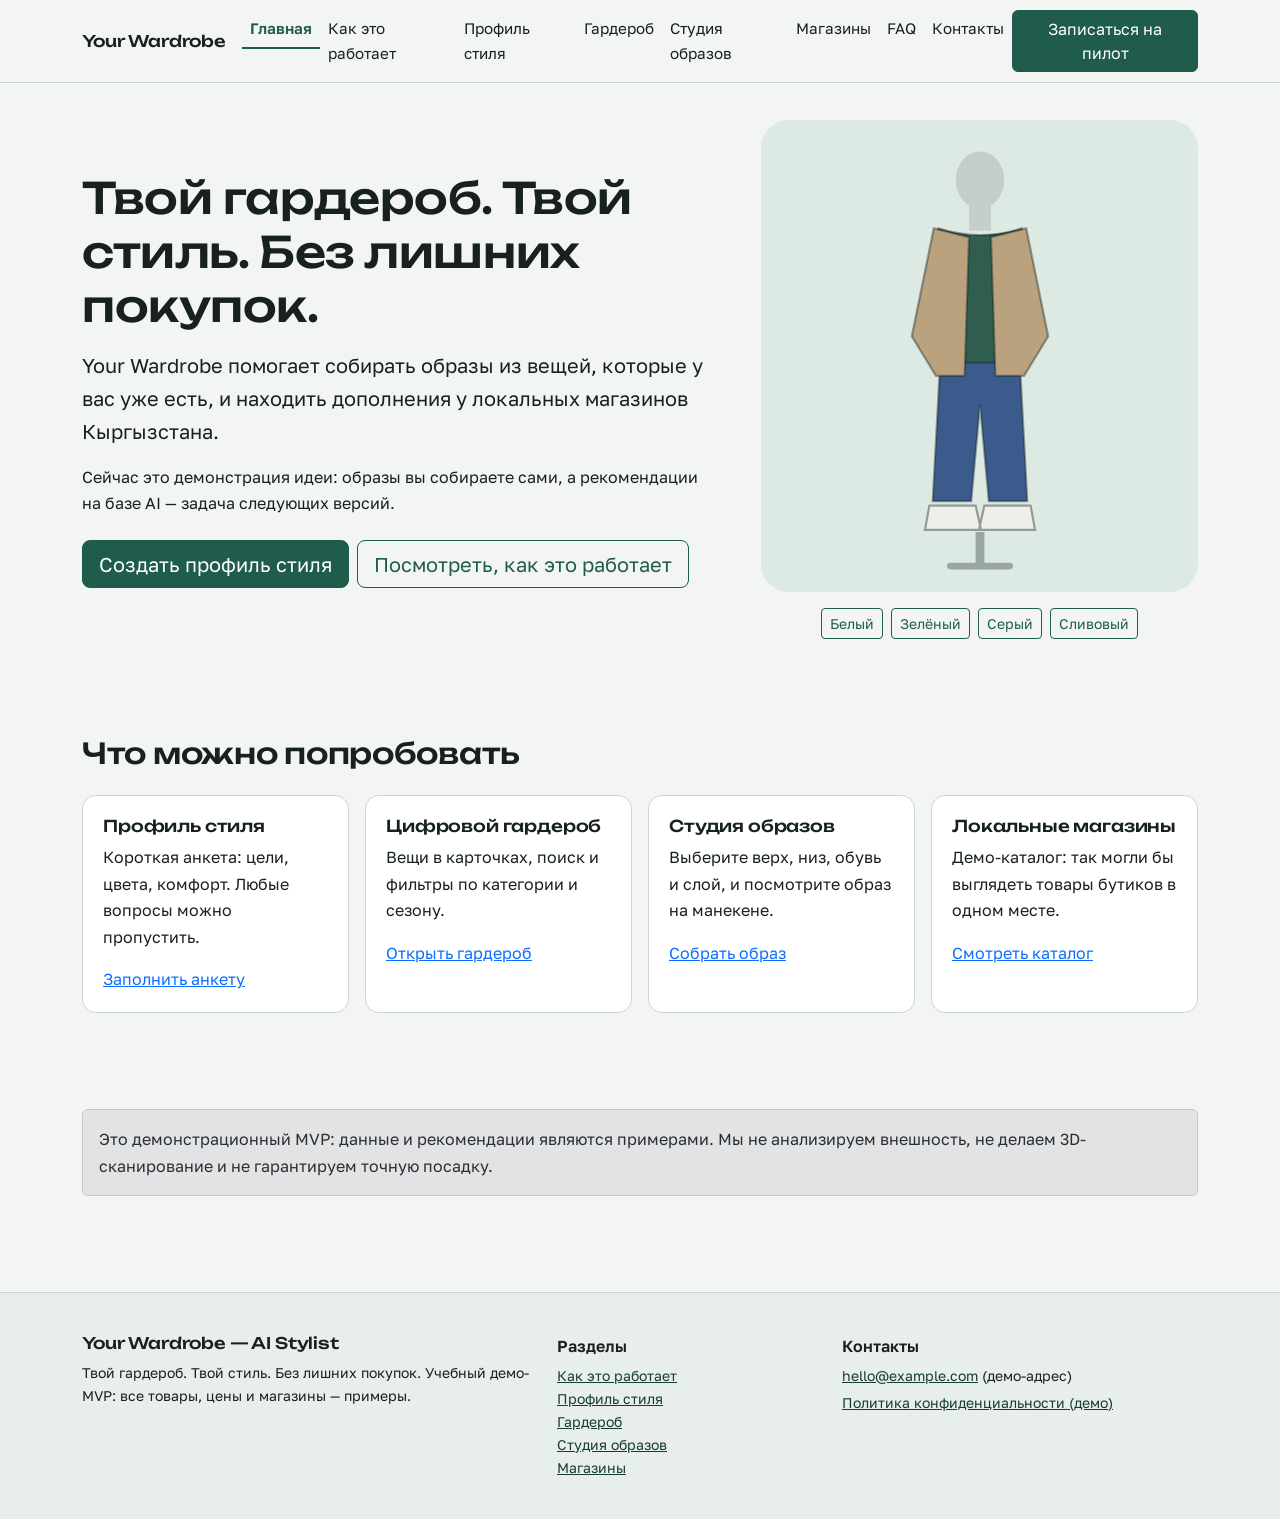
==== index.html @ 8092bf1c "Initial upload of Your Wardrobe Co-authored-by: Copilot <223556219+Copilot@users.noreply.github.com>" ====
<!DOCTYPE html>
<html lang="ru"><head><meta charset="utf-8"><meta name="viewport" content="width=device-width, initial-scale=1">
<title>Главная | Your Wardrobe</title>
<meta name="description" content="Your Wardrobe — AI Stylist: демонстрационный MVP цифрового гардероба и сборки образов.">
<link rel="preconnect" href="https://fonts.googleapis.com"><link rel="preconnect" href="https://fonts.gstatic.com" crossorigin>
<link href="https://fonts.googleapis.com/css2?family=Golos+Text:wght@400;600&family=Unbounded:wght@500&display=swap" rel="stylesheet">
<link href="https://cdn.jsdelivr.net/npm/bootstrap@5.3.3/dist/css/bootstrap.min.css" rel="stylesheet">
<link href="assets/css/styles.css" rel="stylesheet"></head>
<body><a class="skip" href="#main">К содержимому</a>
<header><nav class="navbar navbar-expand-xl fixed-top" aria-label="Основная навигация"><div class="container">
<a class="navbar-brand brand" href="index.html">Your Wardrobe</a>
<button class="navbar-toggler" type="button" data-bs-toggle="collapse" data-bs-target="#nav" aria-controls="nav" aria-expanded="false" aria-label="Открыть меню"><span class="navbar-toggler-icon"></span></button>
<div class="collapse navbar-collapse" id="nav"><ul class="navbar-nav me-auto"><li class="nav-item"><a class="nav-link active" href="index.html" aria-current="page">Главная</a></li><li class="nav-item"><a class="nav-link" href="how-it-works.html">Как это работает</a></li><li class="nav-item"><a class="nav-link" href="style-profile.html">Профиль стиля</a></li><li class="nav-item"><a class="nav-link" href="wardrobe.html">Гардероб</a></li><li class="nav-item"><a class="nav-link" href="outfit-studio.html">Студия образов</a></li><li class="nav-item"><a class="nav-link" href="shops.html">Магазины</a></li><li class="nav-item"><a class="nav-link" href="faq.html">FAQ</a></li><li class="nav-item"><a class="nav-link" href="contact.html">Контакты</a></li></ul>
<a class="btn btn-primary" href="join.html">Записаться на пилот</a></div></div></nav></header>
<main id="main"><section class="section"><div class="container"><div class="row align-items-center g-5">
<div class="col-lg-7"><h1>Твой гардероб. Твой стиль. Без лишних покупок.</h1>
<p class="lead mt-3">Your Wardrobe помогает собирать образы из вещей, которые у вас уже есть, и находить дополнения у локальных магазинов Кыргызстана.</p>
<p>Сейчас это демонстрация идеи: образы вы собираете сами, а рекомендации на базе AI — задача следующих версий.</p>
<div class="d-flex flex-wrap gap-2 mt-4"><a class="btn btn-primary btn-lg" href="style-profile.html">Создать профиль стиля</a><a class="btn btn-outline-primary btn-lg" href="how-it-works.html">Посмотреть, как это работает</a></div></div>
<div class="col-lg-5"><div class="stage" data-hero><p class="mb-0">Пример образа на условном манекене.</p></div>
<div class="d-flex flex-wrap gap-2 justify-content-center mt-3" role="group" aria-label="Цвет верха в примере">
<button type="button" class="btn btn-outline-primary btn-sm" data-top="#F2F2EE" aria-pressed="false">Белый</button><button type="button" class="btn btn-outline-primary btn-sm" data-top="#2F5D50" aria-pressed="false">Зелёный</button><button type="button" class="btn btn-outline-primary btn-sm" data-top="#8A8F94" aria-pressed="false">Серый</button><button type="button" class="btn btn-outline-primary btn-sm" data-top="#7A4A63" aria-pressed="false">Сливовый</button></div></div>
</div></div></section>
<section class="section"><div class="container"><h2 class="mb-4">Что можно попробовать</h2><div class="row g-3">
<div class="col-md-6 col-lg-3"><article class="card-y h-100"><h3>Профиль стиля</h3><p>Короткая анкета: цели, цвета, комфорт. Любые вопросы можно пропустить.</p><a href="style-profile.html">Заполнить анкету</a></article></div>
<div class="col-md-6 col-lg-3"><article class="card-y h-100"><h3>Цифровой гардероб</h3><p>Вещи в карточках, поиск и фильтры по категории и сезону.</p><a href="wardrobe.html">Открыть гардероб</a></article></div>
<div class="col-md-6 col-lg-3"><article class="card-y h-100"><h3>Студия образов</h3><p>Выберите верх, низ, обувь и слой, и посмотрите образ на манекене.</p><a href="outfit-studio.html">Собрать образ</a></article></div>
<div class="col-md-6 col-lg-3"><article class="card-y h-100"><h3>Локальные магазины</h3><p>Демо-каталог: так могли бы выглядеть товары бутиков в одном месте.</p><a href="shops.html">Смотреть каталог</a></article></div>
</div></div></section>
<section class="section"><div class="container"><div class="alert alert-secondary" role="note">Это демонстрационный MVP: данные и рекомендации являются примерами. Мы не анализируем внешность, не делаем 3D-сканирование и не гарантируем точную посадку.</div></div></section></main>
<footer><div class="container"><div class="row g-4">
<div class="col-md-5"><p class="brand mb-2">Your Wardrobe — AI Stylist</p><p class="small">Твой гардероб. Твой стиль. Без лишних покупок. Учебный демо-MVP: все товары, цены и магазины — примеры.</p></div>
<div class="col-6 col-md-3"><p class="fw-semibold mb-1">Разделы</p><ul class="list-unstyled small mb-0"><li><a href="how-it-works.html">Как это работает</a></li><li><a href="style-profile.html">Профиль стиля</a></li><li><a href="wardrobe.html">Гардероб</a></li><li><a href="outfit-studio.html">Студия образов</a></li><li><a href="shops.html">Магазины</a></li></ul></div>
<div class="col-6 col-md-4"><p class="fw-semibold mb-1">Контакты</p><p class="small mb-1"><a href="mailto:hello@example.com">hello@example.com</a> (демо-адрес)</p><p class="small mb-0"><a href="faq.html#privacy">Политика конфиденциальности (демо)</a></p></div>
</div></div></footer>
<script src="https://cdn.jsdelivr.net/npm/bootstrap@5.3.3/dist/js/bootstrap.bundle.min.js"></script>
<script src="assets/js/main.js"></script></body></html>
---- assets/css/styles.css ----
/* Your Wardrobe — design tokens */
:root{--bg:#F3F5F2;--ink:#17211E;--accent:#1F5C4C;--accent-dk:#143D33;--soft:#DDE9E3;--line:#CBD6D0;--err:#A8321F;--r:14px;
--bs-body-font-family:'Golos Text',system-ui,sans-serif;--bs-body-bg:var(--bg);--bs-body-color:var(--ink);
--bs-link-color:var(--accent);--bs-link-hover-color:var(--accent-dk);--bs-primary:var(--accent)}
html{scroll-padding-top:5rem}
body{padding-top:4.5rem;line-height:1.65}
h1,h2,h3,.brand{font-family:'Unbounded',sans-serif;font-weight:500;line-height:1.25;letter-spacing:-.01em;overflow-wrap:break-word}
h1{font-size:clamp(1.6rem,5vw,2.7rem)}h2{font-size:clamp(1.25rem,3vw,1.8rem)}h3{font-size:1.02rem}
p{max-width:68ch}
.skip{position:absolute;left:-999px;top:0;background:#fff;padding:.5rem 1rem;z-index:2000}.skip:focus{left:0}
.navbar{background:var(--bg);border-bottom:1px solid var(--line)}
.brand{color:var(--ink);text-decoration:none;font-size:1rem}.brand:hover{color:var(--accent)}
.navbar .nav-link{color:var(--ink);font-size:.95rem}
.navbar .nav-link.active{color:var(--accent);font-weight:600;box-shadow:inset 0 -2px var(--accent)}
.btn-primary{--bs-btn-bg:var(--accent);--bs-btn-border-color:var(--accent);--bs-btn-hover-bg:var(--accent-dk);--bs-btn-hover-border-color:var(--accent-dk);--bs-btn-active-bg:var(--accent-dk);--bs-btn-active-border-color:var(--accent-dk);--bs-btn-disabled-bg:var(--accent);--bs-btn-disabled-border-color:var(--accent)}
.btn-outline-primary{--bs-btn-color:var(--accent);--bs-btn-border-color:var(--accent);--bs-btn-hover-bg:var(--accent);--bs-btn-hover-border-color:var(--accent);--bs-btn-active-bg:var(--accent);--bs-btn-active-border-color:var(--accent);--bs-btn-disabled-color:var(--accent);--bs-btn-disabled-border-color:var(--accent)}
:focus-visible{outline:3px solid var(--accent);outline-offset:2px}
.btn-check:focus-visible+.btn{outline:3px solid var(--accent);outline-offset:2px}
.section{padding:3rem 0}
.card-y{background:#fff;border:1px solid var(--line);border-radius:var(--r);padding:1.25rem}
.stage{background:var(--soft);border-radius:28px;padding:1rem;display:grid;place-items:center;min-height:300px}
.stage svg{max-height:440px;width:auto;max-width:100%;height:auto}
.mannequin path{transition:fill .25s}
.tile .icon{background:var(--soft);border-radius:10px;aspect-ratio:1;display:grid;place-items:center;overflow:hidden}
.tile .icon svg{width:62%;height:auto}.tile .icon img{width:100%;height:100%;object-fit:cover}
.demo-badge{display:inline-block;background:var(--soft);color:var(--accent-dk);border-radius:99px;padding:.1rem .65rem;font-size:.8rem}
.dot{display:inline-block;width:.8rem;height:.8rem;border-radius:50%;border:1px solid rgba(0,0,0,.35);margin-right:.4rem;vertical-align:-1px}
.invalid-msg{color:var(--err);font-size:.875rem;margin-top:.25rem}.invalid-msg:empty{display:none}
.form-control.is-invalid,.form-select.is-invalid{border-color:var(--err);background-image:none}
.form-text{color:#4A5A55}
.hp{position:absolute;left:-9999px;height:0;overflow:hidden}
.progress{height:.5rem}.progress-bar{background:var(--accent)}
.accordion{--bs-accordion-active-bg:var(--soft);--bs-accordion-active-color:var(--ink);--bs-accordion-btn-focus-box-shadow:0 0 0 .2rem rgba(31,92,76,.4)}
.steps{counter-reset:s;list-style:none;padding:0}
.steps li{counter-increment:s;display:flex;gap:1rem;padding:1.1rem 0;border-bottom:1px solid var(--line)}
.steps li::before{content:counter(s);flex:none;width:2.2rem;height:2.2rem;border-radius:50%;background:var(--accent);color:#fff;display:grid;place-items:center;font-weight:600}
footer{border-top:1px solid var(--line);background:#E8EEEA;padding:2.5rem 0;margin-top:2rem}
footer a{color:var(--accent-dk)}
@media (prefers-reduced-motion:reduce){*{animation:none!important;transition:none!important;scroll-behavior:auto!important}}
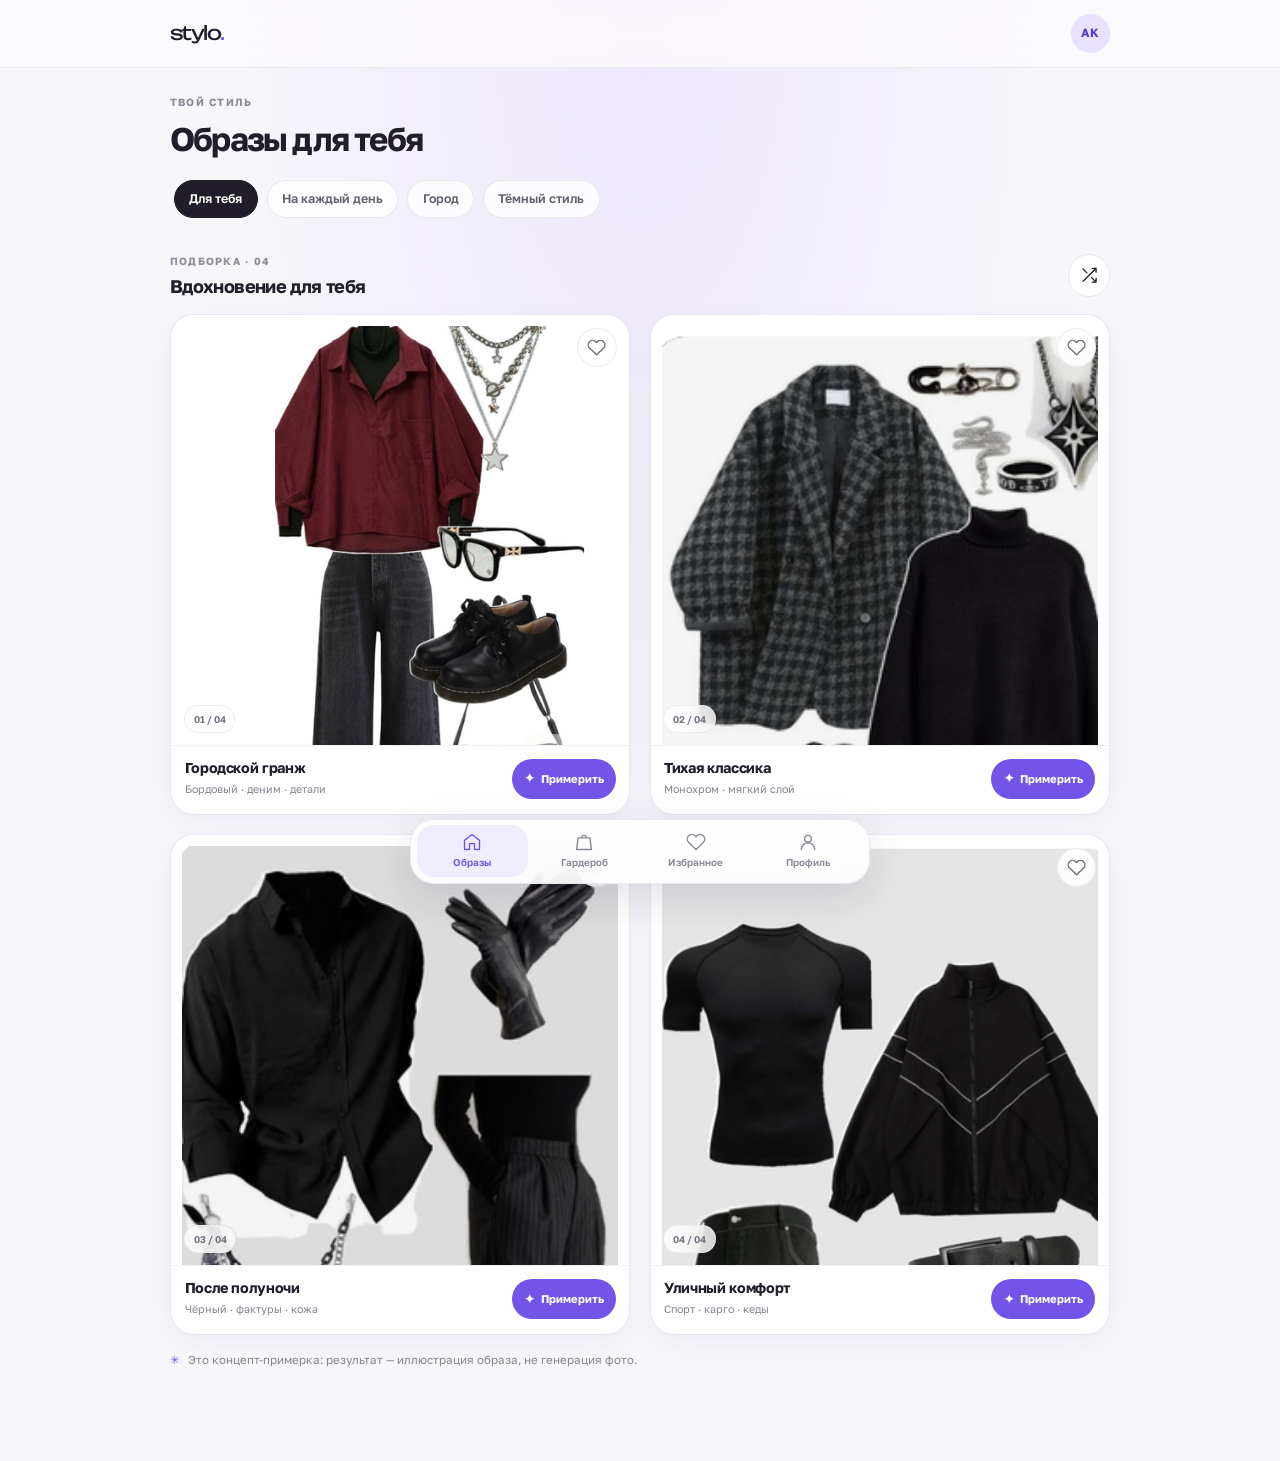
==== commit f823e19c: "Build mobile-first outfit inspiration app prototype Co-authored-by: Copilot <223556219+Copilot@users" ====
--- a/index.html
+++ b/index.html
@@ -1,37 +1,140 @@
-<!DOCTYPE html>
-<html lang="ru"><head><meta charset="utf-8"><meta name="viewport" content="width=device-width, initial-scale=1">
-<title>Главная | Your Wardrobe</title>
-<meta name="description" content="Your Wardrobe — AI Stylist: демонстрационный MVP цифрового гардероба и сборки образов.">
-<link rel="preconnect" href="https://fonts.googleapis.com"><link rel="preconnect" href="https://fonts.gstatic.com" crossorigin>
-<link href="https://fonts.googleapis.com/css2?family=Golos+Text:wght@400;600&family=Unbounded:wght@500&display=swap" rel="stylesheet">
-<link href="https://cdn.jsdelivr.net/npm/bootstrap@5.3.3/dist/css/bootstrap.min.css" rel="stylesheet">
-<link href="assets/css/styles.css" rel="stylesheet"></head>
-<body><a class="skip" href="#main">К содержимому</a>
-<header><nav class="navbar navbar-expand-xl fixed-top" aria-label="Основная навигация"><div class="container">
-<a class="navbar-brand brand" href="index.html">Your Wardrobe</a>
-<button class="navbar-toggler" type="button" data-bs-toggle="collapse" data-bs-target="#nav" aria-controls="nav" aria-expanded="false" aria-label="Открыть меню"><span class="navbar-toggler-icon"></span></button>
-<div class="collapse navbar-collapse" id="nav"><ul class="navbar-nav me-auto"><li class="nav-item"><a class="nav-link active" href="index.html" aria-current="page">Главная</a></li><li class="nav-item"><a class="nav-link" href="how-it-works.html">Как это работает</a></li><li class="nav-item"><a class="nav-link" href="style-profile.html">Профиль стиля</a></li><li class="nav-item"><a class="nav-link" href="wardrobe.html">Гардероб</a></li><li class="nav-item"><a class="nav-link" href="outfit-studio.html">Студия образов</a></li><li class="nav-item"><a class="nav-link" href="shops.html">Магазины</a></li><li class="nav-item"><a class="nav-link" href="faq.html">FAQ</a></li><li class="nav-item"><a class="nav-link" href="contact.html">Контакты</a></li></ul>
-<a class="btn btn-primary" href="join.html">Записаться на пилот</a></div></div></nav></header>
-<main id="main"><section class="section"><div class="container"><div class="row align-items-center g-5">
-<div class="col-lg-7"><h1>Твой гардероб. Твой стиль. Без лишних покупок.</h1>
-<p class="lead mt-3">Your Wardrobe помогает собирать образы из вещей, которые у вас уже есть, и находить дополнения у локальных магазинов Кыргызстана.</p>
-<p>Сейчас это демонстрация идеи: образы вы собираете сами, а рекомендации на базе AI — задача следующих версий.</p>
-<div class="d-flex flex-wrap gap-2 mt-4"><a class="btn btn-primary btn-lg" href="style-profile.html">Создать профиль стиля</a><a class="btn btn-outline-primary btn-lg" href="how-it-works.html">Посмотреть, как это работает</a></div></div>
-<div class="col-lg-5"><div class="stage" data-hero><p class="mb-0">Пример образа на условном манекене.</p></div>
-<div class="d-flex flex-wrap gap-2 justify-content-center mt-3" role="group" aria-label="Цвет верха в примере">
-<button type="button" class="btn btn-outline-primary btn-sm" data-top="#F2F2EE" aria-pressed="false">Белый</button><button type="button" class="btn btn-outline-primary btn-sm" data-top="#2F5D50" aria-pressed="false">Зелёный</button><button type="button" class="btn btn-outline-primary btn-sm" data-top="#8A8F94" aria-pressed="false">Серый</button><button type="button" class="btn btn-outline-primary btn-sm" data-top="#7A4A63" aria-pressed="false">Сливовый</button></div></div>
-</div></div></section>
-<section class="section"><div class="container"><h2 class="mb-4">Что можно попробовать</h2><div class="row g-3">
-<div class="col-md-6 col-lg-3"><article class="card-y h-100"><h3>Профиль стиля</h3><p>Короткая анкета: цели, цвета, комфорт. Любые вопросы можно пропустить.</p><a href="style-profile.html">Заполнить анкету</a></article></div>
-<div class="col-md-6 col-lg-3"><article class="card-y h-100"><h3>Цифровой гардероб</h3><p>Вещи в карточках, поиск и фильтры по категории и сезону.</p><a href="wardrobe.html">Открыть гардероб</a></article></div>
-<div class="col-md-6 col-lg-3"><article class="card-y h-100"><h3>Студия образов</h3><p>Выберите верх, низ, обувь и слой, и посмотрите образ на манекене.</p><a href="outfit-studio.html">Собрать образ</a></article></div>
-<div class="col-md-6 col-lg-3"><article class="card-y h-100"><h3>Локальные магазины</h3><p>Демо-каталог: так могли бы выглядеть товары бутиков в одном месте.</p><a href="shops.html">Смотреть каталог</a></article></div>
-</div></div></section>
-<section class="section"><div class="container"><div class="alert alert-secondary" role="note">Это демонстрационный MVP: данные и рекомендации являются примерами. Мы не анализируем внешность, не делаем 3D-сканирование и не гарантируем точную посадку.</div></div></section></main>
-<footer><div class="container"><div class="row g-4">
-<div class="col-md-5"><p class="brand mb-2">Your Wardrobe — AI Stylist</p><p class="small">Твой гардероб. Твой стиль. Без лишних покупок. Учебный демо-MVP: все товары, цены и магазины — примеры.</p></div>
-<div class="col-6 col-md-3"><p class="fw-semibold mb-1">Разделы</p><ul class="list-unstyled small mb-0"><li><a href="how-it-works.html">Как это работает</a></li><li><a href="style-profile.html">Профиль стиля</a></li><li><a href="wardrobe.html">Гардероб</a></li><li><a href="outfit-studio.html">Студия образов</a></li><li><a href="shops.html">Магазины</a></li></ul></div>
-<div class="col-6 col-md-4"><p class="fw-semibold mb-1">Контакты</p><p class="small mb-1"><a href="mailto:hello@example.com">hello@example.com</a> (демо-адрес)</p><p class="small mb-0"><a href="faq.html#privacy">Политика конфиденциальности (демо)</a></p></div>
-</div></div></footer>
-<script src="https://cdn.jsdelivr.net/npm/bootstrap@5.3.3/dist/js/bootstrap.bundle.min.js"></script>
-<script src="assets/js/main.js"></script></body></html>+<!doctype html>
+<html lang="ru">
+  <head>
+    <meta charset="utf-8">
+    <meta name="viewport" content="width=device-width, initial-scale=1, viewport-fit=cover">
+    <meta name="theme-color" content="#f7f6fa">
+    <meta name="description" content="Подборки готовых образов и демонстрационная примерка Your Wardrobe.">
+    <title>Образы — Your Wardrobe</title>
+    <link rel="preconnect" href="https://fonts.googleapis.com">
+    <link rel="preconnect" href="https://fonts.gstatic.com" crossorigin>
+    <link href="https://fonts.googleapis.com/css2?family=Golos+Text:wght@400;500;600;700&family=Unbounded:wght@500;600&display=swap" rel="stylesheet">
+    <link href="https://cdn.jsdelivr.net/npm/bootstrap@5.3.3/dist/css/bootstrap.min.css" rel="stylesheet">
+    <link href="assets/css/styles.css?v=app-ui" rel="stylesheet">
+  </head>
+  <body class="app-page">
+    <a class="skip" href="#main">К содержимому</a>
+    <header class="app-header">
+      <a class="app-wordmark" href="index.html">stylo<span>.</span></a>
+      <a class="header-profile" href="style-profile.html" aria-label="Открыть профиль">AK</a>
+    </header>
+
+    <main id="main" class="app-shell">
+      <section class="app-intro">
+        <p class="eyebrow">ТВОЙ СТИЛЬ</p>
+        <h1>Образы для тебя</h1>
+      </section>
+
+      <div class="filter-rail" role="group" aria-label="Фильтр образов">
+        <button class="filter-chip is-selected" type="button" data-filter="all" aria-pressed="true">Для тебя</button>
+        <button class="filter-chip" type="button" data-filter="everyday" aria-pressed="false">На каждый день</button>
+        <button class="filter-chip" type="button" data-filter="city" aria-pressed="false">Город</button>
+        <button class="filter-chip" type="button" data-filter="dark" aria-pressed="false">Тёмный стиль</button>
+      </div>
+
+      <section aria-labelledby="looks-title">
+        <div class="section-heading">
+          <div>
+            <p class="eyebrow">ПОДБОРКА · 04</p>
+            <h2 id="looks-title">Вдохновение для тебя</h2>
+          </div>
+          <button class="round-icon-button" type="button" id="shuffle-looks" aria-label="Перемешать образы">
+            <svg viewBox="0 0 24 24" aria-hidden="true"><path d="M16 3h5v5M4 20 21 3M21 16v5h-5M15 15l6 6M4 4l5 5"/></svg>
+          </button>
+        </div>
+        <div class="look-grid" id="look-grid">
+          <article class="look-card" data-look="burgundy" data-style="city">
+            <div class="look-image-wrap">
+              <img class="look-image" src="assets/images/looks/burgundy-street.png" alt="Бордовый свободный верх, тёмные джинсы, ботинки и аксессуары" fetchpriority="high">
+              <button class="look-favorite" type="button" aria-label="Добавить образ в избранное" aria-pressed="false">
+                <svg viewBox="0 0 24 24" aria-hidden="true"><path d="M20.8 4.6a5.5 5.5 0 0 0-7.8 0L12 5.7l-1.1-1.1a5.5 5.5 0 0 0-7.8 7.8l1.1 1.1L12 21l7.8-7.5 1.1-1.1a5.5 5.5 0 0 0-.1-7.8Z"/></svg>
+              </button>
+              <span class="look-number">01 / 04</span>
+            </div>
+            <div class="look-info">
+              <div><h3>Городской гранж</h3><p>Бордовый · деним · детали</p></div>
+              <button class="try-on-button" type="button" data-tryon="burgundy"><span aria-hidden="true">✦</span> Примерить</button>
+            </div>
+          </article>
+
+          <article class="look-card" data-look="monochrome" data-style="dark">
+            <div class="look-image-wrap">
+              <img class="look-image" src="assets/images/looks/monochrome-classic.png" alt="Чёрный трикотаж, серое пальто, тёмные брюки и аксессуары">
+              <button class="look-favorite" type="button" aria-label="Добавить образ в избранное" aria-pressed="false">
+                <svg viewBox="0 0 24 24" aria-hidden="true"><path d="M20.8 4.6a5.5 5.5 0 0 0-7.8 0L12 5.7l-1.1-1.1a5.5 5.5 0 0 0-7.8 7.8l1.1 1.1L12 21l7.8-7.5 1.1-1.1a5.5 5.5 0 0 0-.1-7.8Z"/></svg>
+              </button>
+              <span class="look-number">02 / 04</span>
+            </div>
+            <div class="look-info">
+              <div><h3>Тихая классика</h3><p>Монохром · мягкий слой</p></div>
+              <button class="try-on-button" type="button" data-tryon="monochrome"><span aria-hidden="true">✦</span> Примерить</button>
+            </div>
+          </article>
+
+          <article class="look-card" data-look="noir" data-style="dark">
+            <div class="look-image-wrap">
+              <img class="look-image" src="assets/images/looks/black-editorial.png" alt="Чёрный комплект: рубашка, брюки, ботинки, перчатки и цепочки">
+              <button class="look-favorite" type="button" aria-label="Добавить образ в избранное" aria-pressed="false">
+                <svg viewBox="0 0 24 24" aria-hidden="true"><path d="M20.8 4.6a5.5 5.5 0 0 0-7.8 0L12 5.7l-1.1-1.1a5.5 5.5 0 0 0-7.8 7.8l1.1 1.1L12 21l7.8-7.5 1.1-1.1a5.5 5.5 0 0 0-.1-7.8Z"/></svg>
+              </button>
+              <span class="look-number">03 / 04</span>
+            </div>
+            <div class="look-info">
+              <div><h3>После полуночи</h3><p>Чёрный · фактуры · кожа</p></div>
+              <button class="try-on-button" type="button" data-tryon="noir"><span aria-hidden="true">✦</span> Примерить</button>
+            </div>
+          </article>
+
+          <article class="look-card" data-look="sport" data-style="everyday">
+            <div class="look-image-wrap">
+              <img class="look-image" src="assets/images/looks/sport-urban.png" alt="Чёрная футболка и куртка, карго-брюки, ремень и кеды">
+              <button class="look-favorite" type="button" aria-label="Добавить образ в избранное" aria-pressed="false">
+                <svg viewBox="0 0 24 24" aria-hidden="true"><path d="M20.8 4.6a5.5 5.5 0 0 0-7.8 0L12 5.7l-1.1-1.1a5.5 5.5 0 0 0-7.8 7.8l1.1 1.1L12 21l7.8-7.5 1.1-1.1a5.5 5.5 0 0 0-.1-7.8Z"/></svg>
+              </button>
+              <span class="look-number">04 / 04</span>
+            </div>
+            <div class="look-info">
+              <div><h3>Уличный комфорт</h3><p>Спорт · карго · кеды</p></div>
+              <button class="try-on-button" type="button" data-tryon="sport"><span aria-hidden="true">✦</span> Примерить</button>
+            </div>
+          </article>
+        </div>
+      </section>
+      <p class="storage-status" id="favorite-status" role="status" aria-live="polite" hidden></p>
+      <p class="demo-disclaimer"><span aria-hidden="true">✳</span> Это концепт-примерка: результат — иллюстрация образа, не генерация фото.</p>
+    </main>
+
+    <nav class="app-tabs" aria-label="Разделы приложения">
+      <a class="app-tab is-active" href="index.html" aria-current="page"><svg viewBox="0 0 24 24" aria-hidden="true"><path d="m3 10 9-7 9 7v10a1 1 0 0 1-1 1h-5v-7H9v7H4a1 1 0 0 1-1-1Z"/></svg><span>Образы</span></a>
+      <a class="app-tab" href="wardrobe.html"><svg viewBox="0 0 24 24" aria-hidden="true"><path d="M5 7h14l2 14H3L5 7ZM9 7a3 3 0 0 1 6 0"/></svg><span>Гардероб</span></a>
+      <a class="app-tab" href="outfit-studio.html"><svg viewBox="0 0 24 24" aria-hidden="true"><path d="M20.8 4.6a5.5 5.5 0 0 0-7.8 0L12 5.7l-1.1-1.1a5.5 5.5 0 0 0-7.8 7.8l1.1 1.1L12 21l7.8-7.5 1.1-1.1a5.5 5.5 0 0 0-.1-7.8Z"/></svg><span>Избранное</span></a>
+      <a class="app-tab" href="style-profile.html"><svg viewBox="0 0 24 24" aria-hidden="true"><circle cx="12" cy="8" r="4"/><path d="M4 21a8 8 0 0 1 16 0"/></svg><span>Профиль</span></a>
+    </nav>
+
+    <dialog class="tryon-dialog" id="tryon-dialog" aria-labelledby="tryon-title">
+      <div class="tryon-sheet">
+        <div class="dialog-handle" aria-hidden="true"></div>
+        <div class="tryon-header">
+          <div><p class="eyebrow">ДЕМО · БЕЗ ИИ</p><h2 id="tryon-title">Примерка образа</h2></div>
+          <button class="round-icon-button" type="button" data-close-tryon aria-label="Закрыть примерку"><svg viewBox="0 0 24 24" aria-hidden="true"><path d="m18 6-12 12M6 6l12 12"/></svg></button>
+        </div>
+        <p class="tryon-look-name" id="tryon-look-name"></p>
+        <div class="tryon-preview">
+          <div class="tryon-avatar" id="tryon-avatar" aria-label="Иллюстрация модели в выбранном образе"></div>
+          <p>Пример образа на модели</p>
+        </div>
+        <div class="tryon-result-note"><span aria-hidden="true">✦</span><p>Демонстрационный макет: здесь показана иллюстрация в цветах образа. Настоящая генерация фото пока не подключена.</p></div>
+        <div class="tryon-photo-control">
+          <label class="photo-pick" for="tryon-photo"><span aria-hidden="true">＋</span> Добавить фото для концепта</label>
+          <input id="tryon-photo" type="file" accept="image/*" hidden>
+          <p id="tryon-photo-status">Фото останется только в этой вкладке браузера и не отправится на сервер.</p>
+          <img id="tryon-photo-preview" alt="Выбранное вами фото" hidden>
+        </div>
+        <button class="btn btn-primary tryon-done" type="button" data-close-tryon>Понятно</button>
+      </div>
+    </dialog>
+
+    <script src="assets/js/main.js"></script>
+    <script src="assets/js/app.js"></script>
+  </body>
+</html>
--- a/assets/css/styles.css
+++ b/assets/css/styles.css
@@ -1,39 +1,726 @@
-/* Your Wardrobe — design tokens */
-:root{--bg:#F3F5F2;--ink:#17211E;--accent:#1F5C4C;--accent-dk:#143D33;--soft:#DDE9E3;--line:#CBD6D0;--err:#A8321F;--r:14px;
---bs-body-font-family:'Golos Text',system-ui,sans-serif;--bs-body-bg:var(--bg);--bs-body-color:var(--ink);
---bs-link-color:var(--accent);--bs-link-hover-color:var(--accent-dk);--bs-primary:var(--accent)}
-html{scroll-padding-top:5rem}
-body{padding-top:4.5rem;line-height:1.65}
-h1,h2,h3,.brand{font-family:'Unbounded',sans-serif;font-weight:500;line-height:1.25;letter-spacing:-.01em;overflow-wrap:break-word}
-h1{font-size:clamp(1.6rem,5vw,2.7rem)}h2{font-size:clamp(1.25rem,3vw,1.8rem)}h3{font-size:1.02rem}
-p{max-width:68ch}
-.skip{position:absolute;left:-999px;top:0;background:#fff;padding:.5rem 1rem;z-index:2000}.skip:focus{left:0}
-.navbar{background:var(--bg);border-bottom:1px solid var(--line)}
-.brand{color:var(--ink);text-decoration:none;font-size:1rem}.brand:hover{color:var(--accent)}
-.navbar .nav-link{color:var(--ink);font-size:.95rem}
-.navbar .nav-link.active{color:var(--accent);font-weight:600;box-shadow:inset 0 -2px var(--accent)}
-.btn-primary{--bs-btn-bg:var(--accent);--bs-btn-border-color:var(--accent);--bs-btn-hover-bg:var(--accent-dk);--bs-btn-hover-border-color:var(--accent-dk);--bs-btn-active-bg:var(--accent-dk);--bs-btn-active-border-color:var(--accent-dk);--bs-btn-disabled-bg:var(--accent);--bs-btn-disabled-border-color:var(--accent)}
-.btn-outline-primary{--bs-btn-color:var(--accent);--bs-btn-border-color:var(--accent);--bs-btn-hover-bg:var(--accent);--bs-btn-hover-border-color:var(--accent);--bs-btn-active-bg:var(--accent);--bs-btn-active-border-color:var(--accent);--bs-btn-disabled-color:var(--accent);--bs-btn-disabled-border-color:var(--accent)}
-:focus-visible{outline:3px solid var(--accent);outline-offset:2px}
-.btn-check:focus-visible+.btn{outline:3px solid var(--accent);outline-offset:2px}
-.section{padding:3rem 0}
-.card-y{background:#fff;border:1px solid var(--line);border-radius:var(--r);padding:1.25rem}
-.stage{background:var(--soft);border-radius:28px;padding:1rem;display:grid;place-items:center;min-height:300px}
-.stage svg{max-height:440px;width:auto;max-width:100%;height:auto}
-.mannequin path{transition:fill .25s}
-.tile .icon{background:var(--soft);border-radius:10px;aspect-ratio:1;display:grid;place-items:center;overflow:hidden}
-.tile .icon svg{width:62%;height:auto}.tile .icon img{width:100%;height:100%;object-fit:cover}
-.demo-badge{display:inline-block;background:var(--soft);color:var(--accent-dk);border-radius:99px;padding:.1rem .65rem;font-size:.8rem}
-.dot{display:inline-block;width:.8rem;height:.8rem;border-radius:50%;border:1px solid rgba(0,0,0,.35);margin-right:.4rem;vertical-align:-1px}
-.invalid-msg{color:var(--err);font-size:.875rem;margin-top:.25rem}.invalid-msg:empty{display:none}
-.form-control.is-invalid,.form-select.is-invalid{border-color:var(--err);background-image:none}
-.form-text{color:#4A5A55}
-.hp{position:absolute;left:-9999px;height:0;overflow:hidden}
-.progress{height:.5rem}.progress-bar{background:var(--accent)}
-.accordion{--bs-accordion-active-bg:var(--soft);--bs-accordion-active-color:var(--ink);--bs-accordion-btn-focus-box-shadow:0 0 0 .2rem rgba(31,92,76,.4)}
-.steps{counter-reset:s;list-style:none;padding:0}
-.steps li{counter-increment:s;display:flex;gap:1rem;padding:1.1rem 0;border-bottom:1px solid var(--line)}
-.steps li::before{content:counter(s);flex:none;width:2.2rem;height:2.2rem;border-radius:50%;background:var(--accent);color:#fff;display:grid;place-items:center;font-weight:600}
-footer{border-top:1px solid var(--line);background:#E8EEEA;padding:2.5rem 0;margin-top:2rem}
-footer a{color:var(--accent-dk)}
-@media (prefers-reduced-motion:reduce){*{animation:none!important;transition:none!important;scroll-behavior:auto!important}}
+/* Your Wardrobe — minimal violet design system */
+:root {
+  --bg: #fbfaff;
+  --ink: #211d2b;
+  --muted: #716c7b;
+  --accent: #7354e8;
+  --accent-dk: #5c3cc9;
+  --soft: #f0edff;
+  --line: #e9e5f1;
+  --err: #a83246;
+  --r: 24px;
+  --shadow: 0 18px 48px rgba(48, 34, 91, .08);
+  --bs-body-font-family: 'Golos Text', system-ui, sans-serif;
+  --bs-body-bg: var(--bg);
+  --bs-body-color: var(--ink);
+  --bs-link-color: var(--accent-dk);
+  --bs-link-hover-color: var(--accent);
+  --bs-primary: var(--accent);
+}
+
+html {
+  scroll-padding-top: 6rem;
+  scroll-behavior: smooth;
+}
+
+body {
+  min-height: 100vh;
+  padding-top: 4.75rem;
+  line-height: 1.7;
+  background:
+    radial-gradient(ellipse at 12% 0%, rgba(221, 212, 255, .48), transparent 34rem),
+    radial-gradient(ellipse at 96% 28%, rgba(239, 232, 255, .46), transparent 32rem),
+    var(--bg);
+  animation: page-in .55s ease-out both;
+}
+
+h1, h2, h3, .brand {
+  font-family: 'Unbounded', sans-serif;
+  font-weight: 500;
+  line-height: 1.25;
+  letter-spacing: -.025em;
+  overflow-wrap: break-word;
+}
+
+h1 { font-size: clamp(1.8rem, 5vw, 3.25rem); }
+h2 { font-size: clamp(1.35rem, 3vw, 2rem); }
+h3 { font-size: 1.02rem; }
+p { max-width: 68ch; }
+a { text-underline-offset: .2em; }
+
+.skip {
+  position: absolute;
+  z-index: 2000;
+  top: 0;
+  left: -999px;
+  padding: .65rem 1rem;
+  border-radius: 0 0 14px 14px;
+  background: #fff;
+}
+.skip:focus { left: 1rem; }
+
+.navbar {
+  border-bottom: 1px solid rgba(226, 221, 238, .72);
+  background: rgba(251, 250, 255, .78);
+  -webkit-backdrop-filter: saturate(180%) blur(20px);
+  backdrop-filter: saturate(180%) blur(20px);
+}
+
+.brand {
+  color: var(--ink);
+  font-size: 1rem;
+  text-decoration: none;
+}
+.brand:hover { color: var(--accent); }
+.navbar .nav-link {
+  margin: .15rem;
+  padding: .55rem .7rem;
+  border-radius: 12px;
+  color: var(--ink);
+  font-size: .92rem;
+  transition: background-color .2s ease, color .2s ease;
+}
+.navbar .nav-link:hover { background: var(--soft); color: var(--accent-dk); }
+.navbar .nav-link.active {
+  background: var(--soft);
+  color: var(--accent-dk);
+  font-weight: 600;
+  box-shadow: none;
+}
+.navbar-toggler { border: 0; border-radius: 12px; }
+.navbar-toggler:focus { box-shadow: 0 0 0 .2rem rgba(115, 84, 232, .2); }
+
+.btn {
+  border-radius: 999px;
+  font-weight: 600;
+  transition: transform .2s ease, box-shadow .2s ease, background-color .2s ease;
+}
+.btn:hover { transform: translateY(-1px); }
+.btn-primary {
+  --bs-btn-bg: var(--accent);
+  --bs-btn-border-color: var(--accent);
+  --bs-btn-hover-bg: var(--accent-dk);
+  --bs-btn-hover-border-color: var(--accent-dk);
+  --bs-btn-active-bg: var(--accent-dk);
+  --bs-btn-active-border-color: var(--accent-dk);
+  --bs-btn-disabled-bg: var(--accent);
+  --bs-btn-disabled-border-color: var(--accent);
+  box-shadow: 0 7px 18px rgba(115, 84, 232, .19);
+}
+.btn-outline-primary {
+  --bs-btn-color: var(--accent-dk);
+  --bs-btn-border-color: #d7cdf8;
+  --bs-btn-hover-color: #fff;
+  --bs-btn-hover-bg: var(--accent);
+  --bs-btn-hover-border-color: var(--accent);
+  --bs-btn-active-bg: var(--accent-dk);
+  --bs-btn-active-border-color: var(--accent-dk);
+  --bs-btn-disabled-color: var(--accent);
+  --bs-btn-disabled-border-color: #d7cdf8;
+}
+.btn-check:checked + .btn-outline-primary {
+  color: #fff;
+  background-color: var(--accent);
+  border-color: var(--accent);
+}
+
+:focus-visible {
+  outline: 3px solid rgba(115, 84, 232, .75);
+  outline-offset: 3px;
+}
+.btn-check:focus-visible + .btn { outline: 3px solid var(--accent); outline-offset: 2px; }
+
+.section { padding: clamp(2.5rem, 6vw, 5rem) 0; }
+.section + .section { padding-top: 1rem; }
+.section h1 + p, .section h2 + p { color: var(--muted); }
+
+.card-y {
+  padding: clamp(1.25rem, 3vw, 1.75rem);
+  border: 1px solid rgba(231, 226, 241, .9);
+  border-radius: var(--r);
+  background: rgba(255, 255, 255, .88);
+  box-shadow: 0 8px 26px rgba(48, 34, 91, .045);
+  transition: transform .25s ease, box-shadow .25s ease, border-color .25s ease;
+}
+.card-y:hover {
+  transform: translateY(-3px);
+  border-color: #ddd4fa;
+  box-shadow: var(--shadow);
+}
+.card-y h2, .card-y h3 { color: var(--ink); }
+.card-y a { font-weight: 600; }
+
+.stage {
+  display: grid;
+  min-height: 300px;
+  padding: 1.25rem;
+  place-items: center;
+  overflow: hidden;
+  border: 1px solid rgba(255, 255, 255, .8);
+  border-radius: clamp(28px, 5vw, 44px);
+  background: linear-gradient(145deg, #f1edff, #fff 62%, #e9e2ff);
+  box-shadow: var(--shadow);
+}
+.stage svg { width: auto; max-width: 100%; height: auto; max-height: 440px; }
+.mannequin path { transition: fill .25s ease; }
+
+.tile .icon {
+  display: grid;
+  overflow: hidden;
+  aspect-ratio: 1;
+  place-items: center;
+  border-radius: 20px;
+  background: var(--soft);
+}
+.tile .icon svg { width: 62%; height: auto; }
+.tile .icon img { width: 100%; height: 100%; object-fit: cover; }
+.demo-badge {
+  display: inline-block;
+  padding: .2rem .75rem;
+  border-radius: 99px;
+  background: var(--soft);
+  color: var(--accent-dk);
+  font-size: .8rem;
+}
+.dot {
+  display: inline-block;
+  width: .8rem;
+  height: .8rem;
+  margin-right: .4rem;
+  border: 1px solid rgba(0, 0, 0, .35);
+  border-radius: 50%;
+  vertical-align: -1px;
+}
+
+.form-control, .form-select {
+  min-height: 2.9rem;
+  border-color: var(--line);
+  border-radius: 14px;
+  background-color: rgba(255, 255, 255, .9);
+}
+.form-control:focus, .form-select:focus {
+  border-color: #a996f2;
+  box-shadow: 0 0 0 .22rem rgba(115, 84, 232, .14);
+}
+.form-control-color { min-height: 2.9rem; }
+.form-label, legend { font-weight: 600; }
+.form-text { color: var(--muted); }
+.invalid-msg { margin-top: .25rem; color: var(--err); font-size: .875rem; }
+.invalid-msg:empty { display: none; }
+.form-control.is-invalid, .form-select.is-invalid { border-color: var(--err); background-image: none; }
+.hp { position: absolute; left: -9999px; height: 0; overflow: hidden; }
+.progress { height: .55rem; overflow: hidden; border-radius: 99px; background: var(--soft); }
+.progress-bar { border-radius: inherit; background: linear-gradient(90deg, var(--accent), #a18bff); }
+.accordion {
+  --bs-accordion-bg: rgba(255, 255, 255, .9);
+  --bs-accordion-border-color: var(--line);
+  --bs-accordion-border-radius: 18px;
+  --bs-accordion-active-bg: var(--soft);
+  --bs-accordion-active-color: var(--ink);
+  --bs-accordion-btn-focus-box-shadow: 0 0 0 .2rem rgba(115, 84, 232, .2);
+}
+.accordion-item { overflow: hidden; border-radius: 18px !important; }
+.accordion-button { font-weight: 600; }
+
+.steps { padding: 0; list-style: none; counter-reset: s; }
+.steps li {
+  display: flex;
+  gap: 1rem;
+  padding: 1.1rem 0;
+  border-bottom: 1px solid var(--line);
+  counter-increment: s;
+}
+.steps li::before {
+  display: grid;
+  width: 2.35rem;
+  height: 2.35rem;
+  flex: none;
+  place-items: center;
+  border-radius: 50%;
+  background: var(--soft);
+  color: var(--accent-dk);
+  content: counter(s);
+  font-weight: 600;
+}
+
+.alert { border: 0; border-radius: 18px; }
+footer {
+  margin-top: 2rem;
+  padding: 2.75rem 0;
+  border-top: 1px solid var(--line);
+  background: rgba(244, 241, 252, .82);
+}
+footer a { color: var(--accent-dk); }
+
+@keyframes page-in {
+  from { opacity: 0; transform: translateY(8px); }
+  to { opacity: 1; transform: translateY(0); }
+}
+
+@media (max-width: 1199.98px) {
+  .navbar .navbar-collapse {
+    margin-top: .65rem;
+    padding: .75rem;
+    border: 1px solid var(--line);
+    border-radius: 20px;
+    background: rgba(255, 255, 255, .96);
+    box-shadow: var(--shadow);
+  }
+}
+
+@media (max-width: 575.98px) {
+  body { padding-top: 4.25rem; }
+  .section { padding: 2.5rem 0; }
+  .stage { min-height: 250px; }
+  footer { margin-top: 1rem; }
+}
+
+@media (prefers-reduced-motion: reduce) {
+  *, *::before, *::after {
+    animation-duration: .01ms !important;
+    animation-iteration-count: 1 !important;
+    scroll-behavior: auto !important;
+    transition-duration: .01ms !important;
+  }
+}
+
+body.app-page {
+  min-height: 100dvh;
+  padding: 4.5rem 0 calc(5.5rem + env(safe-area-inset-bottom));
+  overflow-x: clip;
+  animation: none;
+  background:
+    radial-gradient(ellipse at 50% 0%, rgba(232, 224, 255, .72), transparent 25rem),
+    #f7f6fa;
+}
+.app-page .navbar-collapse,
+.app-page .navbar-toggler { display: none !important; }
+.app-page .navbar > .container { justify-content: flex-start; }
+.app-page footer { display: none; }
+.app-page .section { padding: 1.4rem 0 2rem; }
+.app-page .app-shell { margin: 0 auto; }
+.app-page .app-shell > h1,
+.app-page .app-shell .eyebrow + h1 {
+  margin: 0;
+  font-family: 'Golos Text', system-ui, sans-serif;
+  font-size: clamp(1.65rem, 5vw, 2.05rem);
+  font-weight: 700;
+  letter-spacing: -.055em;
+}
+.app-page #wcount { color: #888290; font-size: .73rem; }
+.app-page .tile { overflow: hidden; padding: .7rem; border-radius: 20px; }
+.app-page .tile .icon { border-radius: 16px; }
+.app-page .tile h3 { font-family: 'Golos Text', system-ui, sans-serif; font-size: .82rem; letter-spacing: 0; }
+.app-page #add-form { font-size: .83rem; }
+.app-page #add-form .btn { border-radius: 999px; }
+.profile-shell { padding-bottom: 1.2rem; }
+.profile-page-label { color: #898391; font-size: .63rem; font-weight: 700; letter-spacing: .1em; }
+.empty-favorites {
+  display: grid;
+  min-height: 48vh;
+  align-content: center;
+  justify-items: center;
+  padding: 1rem;
+  text-align: center;
+}
+.empty-favorites[hidden] { display: none; }
+.empty-favorites > span { color: var(--accent); font-size: 3rem; line-height: 1; }
+.empty-favorites h2 { margin: 1rem 0 .4rem; font-family: 'Golos Text', system-ui, sans-serif; font-size: 1.1rem; font-weight: 700; }
+.empty-favorites p { max-width: 24rem; color: #888290; font-size: .8rem; }
+.empty-favorites .btn { margin-top: .5rem; }
+.app-header {
+  position: fixed;
+  z-index: 20;
+  top: 0;
+  right: 0;
+  left: 0;
+  display: flex;
+  height: 4.25rem;
+  align-items: center;
+  justify-content: space-between;
+  padding: 0 max(1.2rem, calc((100vw - 940px) / 2));
+  border-bottom: 1px solid rgba(232, 229, 239, .8);
+  background: rgba(250, 249, 252, .82);
+  -webkit-backdrop-filter: saturate(180%) blur(20px);
+  backdrop-filter: saturate(180%) blur(20px);
+}
+.app-wordmark {
+  color: #201b2b;
+  font-family: 'Unbounded', sans-serif;
+  font-size: 1.22rem;
+  letter-spacing: -.08em;
+  text-decoration: none;
+}
+.app-wordmark span { color: var(--accent); }
+.header-profile {
+  display: grid;
+  width: 2.45rem;
+  height: 2.45rem;
+  place-items: center;
+  border: 0;
+  border-radius: 50%;
+  background: #e8e1ff;
+  color: var(--accent-dk);
+  font-size: .75rem;
+  font-weight: 700;
+  text-decoration: none;
+}
+.header-profile img { width: 100%; height: 100%; border-radius: inherit; object-fit: cover; }
+.app-shell {
+  width: min(100% - 2rem, 940px);
+  margin: 0 auto;
+}
+.app-intro { padding: 1.4rem 0 1.05rem; }
+.eyebrow {
+  margin: 0 0 .45rem;
+  color: #918a9c;
+  font-size: .65rem;
+  font-weight: 700;
+  letter-spacing: .12em;
+}
+.app-intro h1 {
+  margin: 0;
+  font-family: 'Golos Text', system-ui, sans-serif;
+  font-size: clamp(1.65rem, 5vw, 2.05rem);
+  font-weight: 700;
+  letter-spacing: -.055em;
+}
+.filter-rail {
+  display: flex;
+  gap: .55rem;
+  overflow: auto;
+  margin: 0 -12px 1.5rem;
+  padding: .2rem 1rem .7rem;
+  scrollbar-width: none;
+}
+.filter-rail::-webkit-scrollbar { display: none; }
+.filter-chip {
+  min-height: 2.35rem;
+  flex: none;
+  padding: .45rem .9rem;
+  border: 1px solid #e8e5ee;
+  border-radius: 999px;
+  background: rgba(255,255,255,.82);
+  color: #65606d;
+  font-size: .78rem;
+  font-weight: 600;
+  transition: background .2s ease, color .2s ease, border-color .2s ease;
+}
+.filter-chip.is-selected {
+  border-color: #211d2b;
+  background: #211d2b;
+  color: white;
+}
+.section-heading {
+  display: flex;
+  align-items: center;
+  justify-content: space-between;
+  gap: 1rem;
+  margin: 0 0 1rem;
+}
+.section-heading .eyebrow { margin-bottom: .28rem; }
+.section-heading h2 {
+  margin: 0;
+  font-family: 'Golos Text', system-ui, sans-serif;
+  font-size: 1.14rem;
+  font-weight: 700;
+  letter-spacing: -.035em;
+}
+.round-icon-button {
+  display: grid;
+  width: 2.65rem;
+  height: 2.65rem;
+  flex: none;
+  place-items: center;
+  border: 1px solid #e9e6ef;
+  border-radius: 50%;
+  background: #fff;
+  color: #211d2b;
+  transition: background .2s ease, transform .2s ease;
+}
+.round-icon-button:hover { transform: rotate(12deg); background: #f0edff; }
+.round-icon-button svg { width: 1.15rem; height: 1.15rem; fill: none; stroke: currentColor; stroke-linecap: round; stroke-linejoin: round; stroke-width: 1.7; }
+.look-grid {
+  display: grid;
+  grid-template-columns: repeat(2, minmax(0, 1fr));
+  gap: 1rem;
+}
+.look-card {
+  min-width: 0;
+  overflow: hidden;
+  border: 1px solid rgba(231, 227, 238, .88);
+  border-radius: 24px;
+  background: #fff;
+  box-shadow: 0 8px 26px rgba(48, 34, 91, .045);
+  animation: card-in .38s ease both;
+}
+.look-card[hidden] { display: none; }
+.look-image-wrap {
+  position: relative;
+  display: grid;
+  height: clamp(270px, 42vw, 420px);
+  place-items: center;
+  overflow: hidden;
+  padding: .7rem;
+  background: #fff;
+}
+.look-image {
+  width: 100%;
+  height: 100%;
+  object-fit: contain;
+  transition: transform .45s cubic-bezier(.2,.7,.2,1);
+}
+.look-card:hover .look-image { transform: scale(1.035); }
+.look-favorite {
+  position: absolute;
+  top: .8rem;
+  right: .8rem;
+  display: grid;
+  width: 2.45rem;
+  height: 2.45rem;
+  place-items: center;
+  border: 1px solid rgba(237,235,240,.9);
+  border-radius: 50%;
+  background: rgba(255,255,255,.86);
+  color: #726d79;
+  -webkit-backdrop-filter: blur(12px);
+  backdrop-filter: blur(12px);
+}
+.look-favorite svg { width: 1.2rem; height: 1.2rem; fill: transparent; stroke: currentColor; stroke-linecap: round; stroke-linejoin: round; stroke-width: 1.7; }
+.look-favorite[aria-pressed="true"] { color: #e65378; }
+.look-favorite[aria-pressed="true"] svg { fill: currentColor; }
+.look-number {
+  position: absolute;
+  bottom: .75rem;
+  left: .8rem;
+  padding: .28rem .55rem;
+  border: 1px solid rgba(235,232,241,.8);
+  border-radius: 99px;
+  background: rgba(255,255,255,.8);
+  color: #746e7c;
+  font-size: .61rem;
+  font-weight: 600;
+  -webkit-backdrop-filter: blur(12px);
+  backdrop-filter: blur(12px);
+}
+.look-info {
+  display: flex;
+  align-items: center;
+  justify-content: space-between;
+  gap: .65rem;
+  padding: .8rem .85rem .95rem;
+  border-top: 1px solid #f1eff4;
+}
+.look-info h3 {
+  margin: 0 0 .23rem;
+  font-family: 'Golos Text', system-ui, sans-serif;
+  font-size: .9rem;
+  font-weight: 700;
+  letter-spacing: -.025em;
+}
+.look-info p { margin: 0; color: #86818e; font-size: .67rem; }
+.try-on-button {
+  display: inline-flex;
+  min-height: 2.35rem;
+  flex: none;
+  align-items: center;
+  justify-content: center;
+  gap: .32rem;
+  padding: .48rem .75rem;
+  border: 0;
+  border-radius: 999px;
+  background: var(--accent);
+  color: #fff;
+  font-size: .7rem;
+  font-weight: 700;
+  transition: transform .2s ease, background .2s ease;
+}
+.try-on-button:hover { transform: translateY(-1px); background: var(--accent-dk); }
+.try-on-button span { font-size: .9rem; }
+.demo-disclaimer {
+  display: flex;
+  align-items: flex-start;
+  gap: .55rem;
+  margin: 1.1rem 0 .2rem;
+  color: #888290;
+  font-size: .72rem;
+  line-height: 1.5;
+}
+.demo-disclaimer span { color: var(--accent); }
+.storage-status:not([hidden]) { margin: .55rem 0; color: #a83246; font-size: .72rem; }
+.app-tabs {
+  position: fixed;
+  z-index: 30;
+  right: 50%;
+  bottom: max(.55rem, env(safe-area-inset-bottom));
+  display: flex;
+  width: min(calc(100% - 1.25rem), 460px);
+  min-height: 4rem;
+  align-items: center;
+  justify-content: space-around;
+  padding: .35rem;
+  transform: translateX(50%);
+  border: 1px solid rgba(232,229,239,.9);
+  border-radius: 24px;
+  background: rgba(255,255,255,.88);
+  box-shadow: 0 14px 42px rgba(41,32,63,.13);
+  -webkit-backdrop-filter: saturate(180%) blur(20px);
+  backdrop-filter: saturate(180%) blur(20px);
+}
+.app-tab {
+  display: flex;
+  min-width: 4rem;
+  min-height: 3.25rem;
+  flex: 1;
+  flex-direction: column;
+  align-items: center;
+  justify-content: center;
+  gap: .18rem;
+  border-radius: 17px;
+  color: #8c8793;
+  font-size: .62rem;
+  font-weight: 600;
+  text-decoration: none;
+  transition: color .2s ease, background .2s ease;
+}
+.app-tab svg { width: 1.25rem; height: 1.25rem; fill: none; stroke: currentColor; stroke-linecap: round; stroke-linejoin: round; stroke-width: 1.65; }
+.app-tab.is-active { background: #f0edff; color: var(--accent); }
+
+.tryon-dialog {
+  width: min(100% - 1rem, 480px);
+  max-width: none;
+  max-height: min(92dvh, 880px);
+  padding: 0;
+  overflow: auto;
+  border: 1px solid rgba(235,231,242,.85);
+  border-radius: 28px;
+  background: #fbfaff;
+  box-shadow: 0 28px 90px rgba(26,20,39,.32);
+  color: var(--ink);
+}
+.tryon-dialog::backdrop { background: rgba(24,20,32,.48); -webkit-backdrop-filter: blur(5px); backdrop-filter: blur(5px); }
+.tryon-sheet { padding: 1.15rem 1.1rem 1rem; }
+.dialog-handle { display: none; }
+.tryon-header { display: flex; align-items: center; justify-content: space-between; gap: 1rem; }
+.tryon-header .eyebrow { margin: 0 0 .25rem; }
+.tryon-header h2 { margin: 0; font-family: 'Golos Text', system-ui, sans-serif; font-size: 1.25rem; font-weight: 700; letter-spacing: -.04em; }
+.tryon-look-name { margin: .55rem 0 .8rem; color: #77717f; font-size: .82rem; }
+.tryon-preview {
+  display: grid;
+  min-height: 320px;
+  align-content: center;
+  justify-items: center;
+  overflow: hidden;
+  padding: .5rem;
+  border: 1px solid #eeeaf6;
+  border-radius: 22px;
+  background: linear-gradient(160deg, #f1edff, #fff 60%, #f5f0ff);
+}
+.tryon-avatar { display: grid; width: 100%; height: 280px; place-items: center; }
+.tryon-avatar svg { display: block; width: auto; max-width: 100%; height: 100%; }
+.tryon-preview > p { margin: -.1rem 0 .3rem; color: #77717f; font-size: .66rem; }
+.tryon-result-note {
+  display: flex;
+  gap: .6rem;
+  margin: .75rem 0;
+  padding: .7rem .75rem;
+  border-radius: 15px;
+  background: #f0edff;
+  color: #635582;
+  font-size: .7rem;
+  line-height: 1.45;
+}
+.tryon-result-note span { flex: none; color: var(--accent); }
+.tryon-result-note p { margin: 0; }
+.tryon-photo-control {
+  display: grid;
+  grid-template-columns: 1fr;
+  gap: .4rem;
+}
+.photo-pick {
+  display: flex;
+  min-height: 2.8rem;
+  align-items: center;
+  justify-content: center;
+  gap: .4rem;
+  border: 1px solid #e5e0ef;
+  border-radius: 14px;
+  background: #fff;
+  color: var(--accent-dk);
+  font-size: .76rem;
+  font-weight: 600;
+  cursor: pointer;
+}
+.tryon-photo-control > p { margin: 0; color: #888290; font-size: .63rem; text-align: center; }
+#tryon-photo-preview {
+  width: 100%;
+  max-height: 200px;
+  border-radius: 16px;
+  object-fit: contain;
+  background: #eeebf3;
+}
+.tryon-done { width: 100%; min-height: 2.85rem; margin-top: .75rem; }
+.profile-card { padding: 1.15rem; border: 1px solid var(--line); border-radius: 22px; background: #fff; }
+.profile-card + .profile-card { margin-top: .9rem; }
+.profile-card h2 { margin: 0 0 .85rem; font-family: 'Golos Text', system-ui, sans-serif; font-size: 1rem; font-weight: 700; }
+.profile-photo-row { display: flex; align-items: center; gap: .85rem; }
+.profile-photo-preview {
+  display: grid;
+  width: 4.2rem;
+  height: 4.2rem;
+  flex: none;
+  overflow: hidden;
+  place-items: center;
+  border-radius: 18px;
+  background: #f0edff;
+  color: var(--accent);
+  font-size: 1.3rem;
+}
+.profile-photo-preview img { width: 100%; height: 100%; object-fit: cover; }
+.profile-photo-row p { margin: .25rem 0 0; color: #898391; font-size: .67rem; }
+.profile-grid { display: grid; grid-template-columns: repeat(2, minmax(0, 1fr)); gap: .75rem; }
+.profile-grid .form-label { margin-bottom: .25rem; font-size: .72rem; }
+.profile-grid .form-select, .profile-grid .form-control { min-height: 2.65rem; font-size: .82rem; }
+.advanced-toggle {
+  display: flex;
+  width: 100%;
+  align-items: center;
+  justify-content: space-between;
+  margin: .8rem 0 0;
+  padding: .7rem 0 0;
+  border: 0;
+  border-top: 1px solid #efedf3;
+  background: none;
+  color: var(--accent-dk);
+  font-size: .76rem;
+  font-weight: 600;
+  text-align: left;
+}
+.advanced-measurements { margin-top: .8rem; }
+.profile-save { width: 100%; min-height: 2.8rem; margin-top: .85rem; }
+.profile-status { min-height: 1.1rem; margin: .5rem 0 0; color: #568262; font-size: .72rem; text-align: center; }
+.profile-privacy { margin: .75rem 0 0; color: #898391; font-size: .68rem; line-height: 1.5; }
+
+@keyframes card-in {
+  from { opacity: 0; transform: translateY(7px); }
+  to { opacity: 1; transform: translateY(0); }
+}
+
+@media (min-width: 700px) {
+  .look-grid { gap: 1.2rem; }
+  .look-image-wrap { height: min(42vw, 430px); }
+  .app-tabs { bottom: 1rem; }
+}
+@media (max-width: 520px) {
+  .app-shell { width: min(100% - 1.5rem, 430px); }
+  .app-page .container.app-shell { width: min(100% - 1.5rem, 430px); padding-right: 0; padding-left: 0; }
+  .app-page .section { padding-top: 1.1rem; }
+  .look-grid { grid-template-columns: minmax(0, 1fr); gap: .9rem; }
+  .look-image-wrap { height: clamp(350px, 110vw, 490px); }
+  .look-info { padding: .75rem .8rem .85rem; }
+  .try-on-button { min-height: 2.45rem; padding: .5rem .85rem; }
+  .tryon-dialog { position: fixed; bottom: 0; left: 0; width: 100%; max-height: 94dvh; margin: auto auto 0; border-radius: 26px 26px 0 0; }
+  .dialog-handle { display: block; width: 2.4rem; height: .25rem; margin: 0 auto .8rem; border-radius: 99px; background: #d7d2e0; }
+  .tryon-preview { min-height: 285px; }
+  .tryon-avatar { height: 250px; }
+}
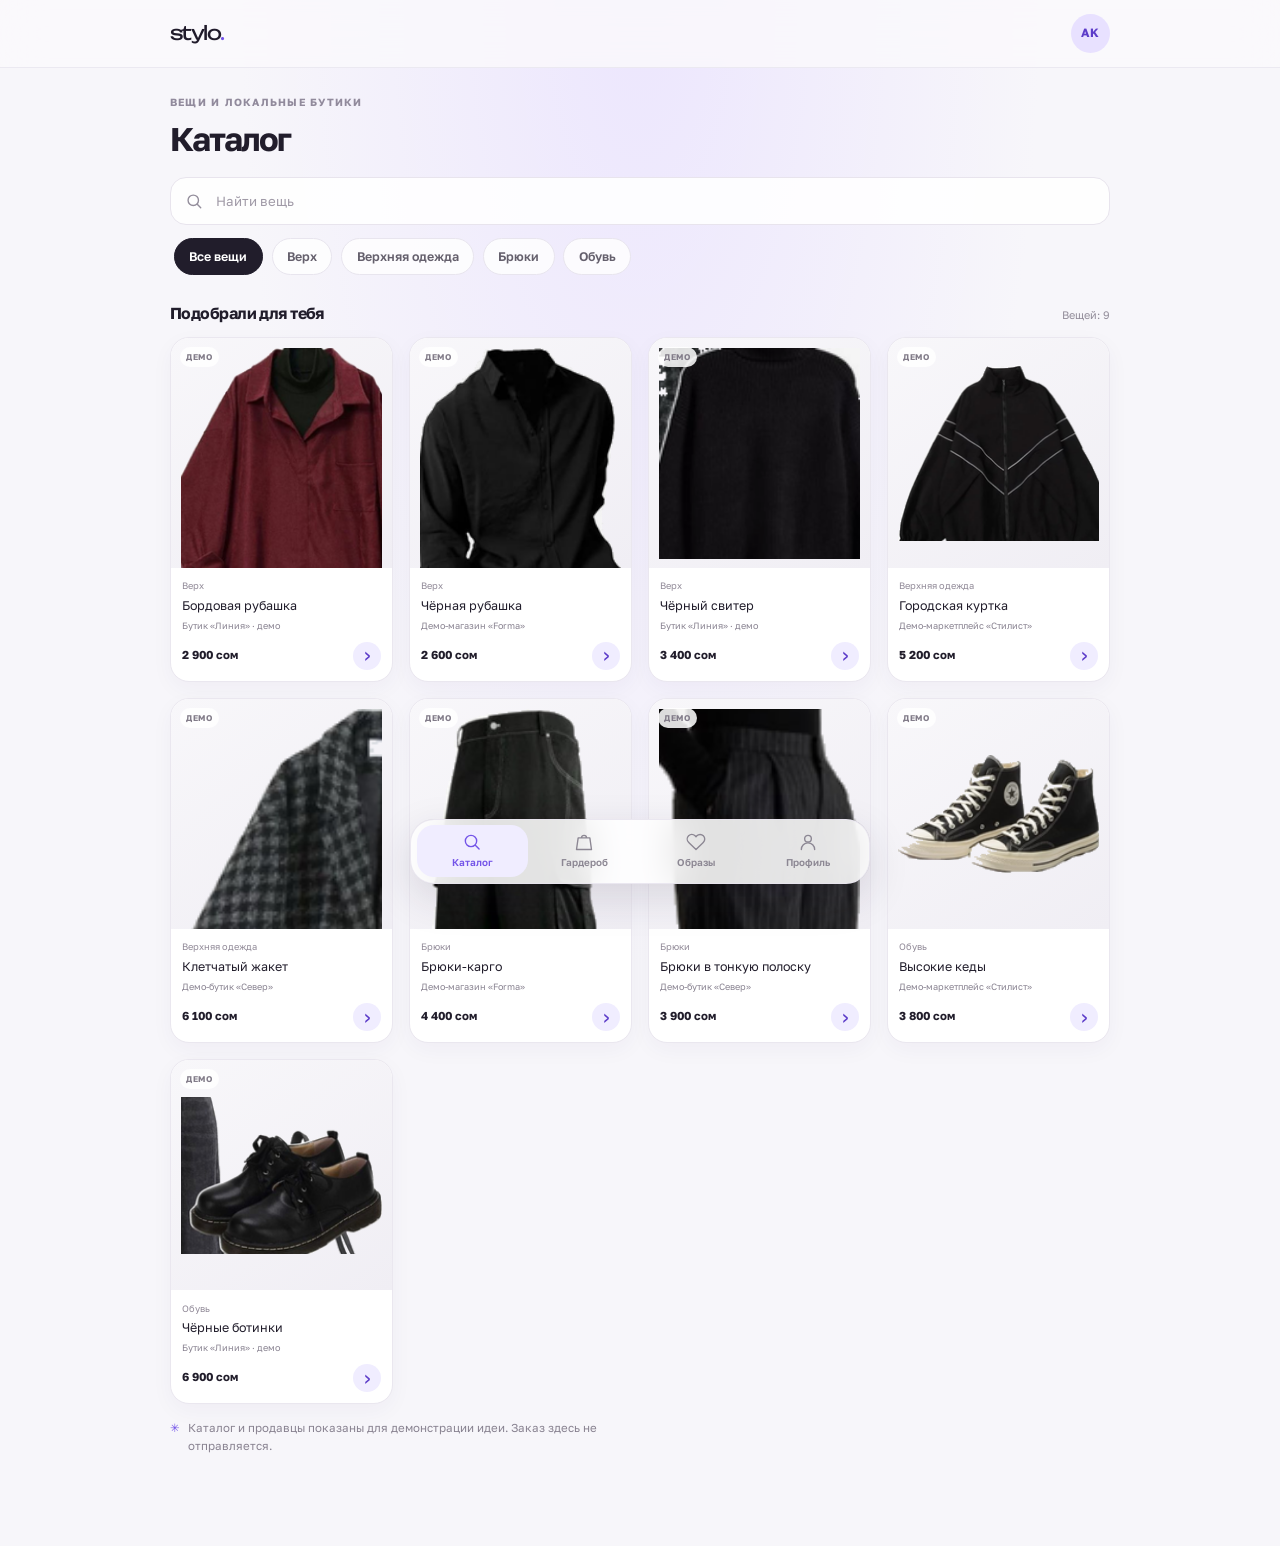
==== commit 248c095f: "Make product catalog the main app screen Co-authored-by: Copilot <223556219+Copilot@users.noreply.gi" ====
--- a/index.html
+++ b/index.html
@@ -4,13 +4,13 @@
     <meta charset="utf-8">
     <meta name="viewport" content="width=device-width, initial-scale=1, viewport-fit=cover">
     <meta name="theme-color" content="#f7f6fa">
-    <meta name="description" content="Подборки готовых образов и демонстрационная примерка Your Wardrobe.">
-    <title>Образы — Your Wardrobe</title>
+    <meta name="description" content="Демо-каталог вещей, подборки и продавцы Your Wardrobe.">
+    <title>Каталог — Stylo</title>
     <link rel="preconnect" href="https://fonts.googleapis.com">
     <link rel="preconnect" href="https://fonts.gstatic.com" crossorigin>
     <link href="https://fonts.googleapis.com/css2?family=Golos+Text:wght@400;500;600;700&family=Unbounded:wght@500;600&display=swap" rel="stylesheet">
     <link href="https://cdn.jsdelivr.net/npm/bootstrap@5.3.3/dist/css/bootstrap.min.css" rel="stylesheet">
-    <link href="assets/css/styles.css?v=app-ui" rel="stylesheet">
+    <link href="assets/css/styles.css?v=catalog-ui" rel="stylesheet">
   </head>
   <body class="app-page">
     <a class="skip" href="#main">К содержимому</a>
@@ -19,122 +19,77 @@
       <a class="header-profile" href="style-profile.html" aria-label="Открыть профиль">AK</a>
     </header>
 
-    <main id="main" class="app-shell">
+    <main id="main" class="app-shell catalog-shell">
       <section class="app-intro">
-        <p class="eyebrow">ТВОЙ СТИЛЬ</p>
-        <h1>Образы для тебя</h1>
+        <p class="eyebrow">ВЕЩИ И ЛОКАЛЬНЫЕ БУТИКИ</p>
+        <h1>Каталог</h1>
       </section>
 
-      <div class="filter-rail" role="group" aria-label="Фильтр образов">
-        <button class="filter-chip is-selected" type="button" data-filter="all" aria-pressed="true">Для тебя</button>
-        <button class="filter-chip" type="button" data-filter="everyday" aria-pressed="false">На каждый день</button>
-        <button class="filter-chip" type="button" data-filter="city" aria-pressed="false">Город</button>
-        <button class="filter-chip" type="button" data-filter="dark" aria-pressed="false">Тёмный стиль</button>
+      <label class="catalog-search">
+        <svg viewBox="0 0 24 24" aria-hidden="true"><circle cx="10.8" cy="10.8" r="6.8"/><path d="m16 16 4.5 4.5"/></svg>
+        <input id="catalog-search" type="search" aria-label="Поиск по каталогу" placeholder="Найти вещь" autocomplete="off">
+      </label>
+
+      <div class="filter-rail catalog-filters" role="group" aria-label="Категории товаров">
+        <button class="filter-chip is-selected" type="button" data-product-filter="all" aria-pressed="true">Все вещи</button>
+        <button class="filter-chip" type="button" data-product-filter="tops" aria-pressed="false">Верх</button>
+        <button class="filter-chip" type="button" data-product-filter="outerwear" aria-pressed="false">Верхняя одежда</button>
+        <button class="filter-chip" type="button" data-product-filter="bottoms" aria-pressed="false">Брюки</button>
+        <button class="filter-chip" type="button" data-product-filter="shoes" aria-pressed="false">Обувь</button>
       </div>
 
-      <section aria-labelledby="looks-title">
-        <div class="section-heading">
-          <div>
-            <p class="eyebrow">ПОДБОРКА · 04</p>
-            <h2 id="looks-title">Вдохновение для тебя</h2>
-          </div>
-          <button class="round-icon-button" type="button" id="shuffle-looks" aria-label="Перемешать образы">
-            <svg viewBox="0 0 24 24" aria-hidden="true"><path d="M16 3h5v5M4 20 21 3M21 16v5h-5M15 15l6 6M4 4l5 5"/></svg>
-          </button>
-        </div>
-        <div class="look-grid" id="look-grid">
-          <article class="look-card" data-look="burgundy" data-style="city">
-            <div class="look-image-wrap">
-              <img class="look-image" src="assets/images/looks/burgundy-street.png" alt="Бордовый свободный верх, тёмные джинсы, ботинки и аксессуары" fetchpriority="high">
-              <button class="look-favorite" type="button" aria-label="Добавить образ в избранное" aria-pressed="false">
-                <svg viewBox="0 0 24 24" aria-hidden="true"><path d="M20.8 4.6a5.5 5.5 0 0 0-7.8 0L12 5.7l-1.1-1.1a5.5 5.5 0 0 0-7.8 7.8l1.1 1.1L12 21l7.8-7.5 1.1-1.1a5.5 5.5 0 0 0-.1-7.8Z"/></svg>
-              </button>
-              <span class="look-number">01 / 04</span>
-            </div>
-            <div class="look-info">
-              <div><h3>Городской гранж</h3><p>Бордовый · деним · детали</p></div>
-              <button class="try-on-button" type="button" data-tryon="burgundy"><span aria-hidden="true">✦</span> Примерить</button>
-            </div>
-          </article>
-
-          <article class="look-card" data-look="monochrome" data-style="dark">
-            <div class="look-image-wrap">
-              <img class="look-image" src="assets/images/looks/monochrome-classic.png" alt="Чёрный трикотаж, серое пальто, тёмные брюки и аксессуары">
-              <button class="look-favorite" type="button" aria-label="Добавить образ в избранное" aria-pressed="false">
-                <svg viewBox="0 0 24 24" aria-hidden="true"><path d="M20.8 4.6a5.5 5.5 0 0 0-7.8 0L12 5.7l-1.1-1.1a5.5 5.5 0 0 0-7.8 7.8l1.1 1.1L12 21l7.8-7.5 1.1-1.1a5.5 5.5 0 0 0-.1-7.8Z"/></svg>
-              </button>
-              <span class="look-number">02 / 04</span>
-            </div>
-            <div class="look-info">
-              <div><h3>Тихая классика</h3><p>Монохром · мягкий слой</p></div>
-              <button class="try-on-button" type="button" data-tryon="monochrome"><span aria-hidden="true">✦</span> Примерить</button>
-            </div>
-          </article>
-
-          <article class="look-card" data-look="noir" data-style="dark">
-            <div class="look-image-wrap">
-              <img class="look-image" src="assets/images/looks/black-editorial.png" alt="Чёрный комплект: рубашка, брюки, ботинки, перчатки и цепочки">
-              <button class="look-favorite" type="button" aria-label="Добавить образ в избранное" aria-pressed="false">
-                <svg viewBox="0 0 24 24" aria-hidden="true"><path d="M20.8 4.6a5.5 5.5 0 0 0-7.8 0L12 5.7l-1.1-1.1a5.5 5.5 0 0 0-7.8 7.8l1.1 1.1L12 21l7.8-7.5 1.1-1.1a5.5 5.5 0 0 0-.1-7.8Z"/></svg>
-              </button>
-              <span class="look-number">03 / 04</span>
-            </div>
-            <div class="look-info">
-              <div><h3>После полуночи</h3><p>Чёрный · фактуры · кожа</p></div>
-              <button class="try-on-button" type="button" data-tryon="noir"><span aria-hidden="true">✦</span> Примерить</button>
-            </div>
-          </article>
-
-          <article class="look-card" data-look="sport" data-style="everyday">
-            <div class="look-image-wrap">
-              <img class="look-image" src="assets/images/looks/sport-urban.png" alt="Чёрная футболка и куртка, карго-брюки, ремень и кеды">
-              <button class="look-favorite" type="button" aria-label="Добавить образ в избранное" aria-pressed="false">
-                <svg viewBox="0 0 24 24" aria-hidden="true"><path d="M20.8 4.6a5.5 5.5 0 0 0-7.8 0L12 5.7l-1.1-1.1a5.5 5.5 0 0 0-7.8 7.8l1.1 1.1L12 21l7.8-7.5 1.1-1.1a5.5 5.5 0 0 0-.1-7.8Z"/></svg>
-              </button>
-              <span class="look-number">04 / 04</span>
-            </div>
-            <div class="look-info">
-              <div><h3>Уличный комфорт</h3><p>Спорт · карго · кеды</p></div>
-              <button class="try-on-button" type="button" data-tryon="sport"><span aria-hidden="true">✦</span> Примерить</button>
-            </div>
-          </article>
-        </div>
-      </section>
-      <p class="storage-status" id="favorite-status" role="status" aria-live="polite" hidden></p>
-      <p class="demo-disclaimer"><span aria-hidden="true">✳</span> Это концепт-примерка: результат — иллюстрация образа, не генерация фото.</p>
+      <div class="catalog-heading">
+        <h2>Подобрали для тебя</h2>
+        <span id="catalog-count" aria-live="polite"></span>
+      </div>
+      <section class="product-grid" id="product-grid" aria-label="Каталог вещей"></section>
+      <div class="empty-favorites" id="products-empty" hidden>
+        <span aria-hidden="true">⌕</span>
+        <h2>Ничего не найдено</h2>
+        <p>Попробуй изменить запрос или выбрать другую категорию.</p>
+      </div>
+      <p class="demo-disclaimer"><span aria-hidden="true">✳</span> Каталог и продавцы показаны для демонстрации идеи. Заказ здесь не отправляется.</p>
     </main>
 
     <nav class="app-tabs" aria-label="Разделы приложения">
-      <a class="app-tab is-active" href="index.html" aria-current="page"><svg viewBox="0 0 24 24" aria-hidden="true"><path d="m3 10 9-7 9 7v10a1 1 0 0 1-1 1h-5v-7H9v7H4a1 1 0 0 1-1-1Z"/></svg><span>Образы</span></a>
+      <a class="app-tab is-active" href="index.html" aria-current="page"><svg viewBox="0 0 24 24" aria-hidden="true"><circle cx="10.8" cy="10.8" r="6.8"/><path d="m16 16 4.5 4.5"/></svg><span>Каталог</span></a>
       <a class="app-tab" href="wardrobe.html"><svg viewBox="0 0 24 24" aria-hidden="true"><path d="M5 7h14l2 14H3L5 7ZM9 7a3 3 0 0 1 6 0"/></svg><span>Гардероб</span></a>
-      <a class="app-tab" href="outfit-studio.html"><svg viewBox="0 0 24 24" aria-hidden="true"><path d="M20.8 4.6a5.5 5.5 0 0 0-7.8 0L12 5.7l-1.1-1.1a5.5 5.5 0 0 0-7.8 7.8l1.1 1.1L12 21l7.8-7.5 1.1-1.1a5.5 5.5 0 0 0-.1-7.8Z"/></svg><span>Избранное</span></a>
+      <a class="app-tab" href="outfit-studio.html"><svg viewBox="0 0 24 24" aria-hidden="true"><path d="M20.8 4.6a5.5 5.5 0 0 0-7.8 0L12 5.7l-1.1-1.1a5.5 5.5 0 0 0-7.8 7.8l1.1 1.1L12 21l7.8-7.5 1.1-1.1a5.5 5.5 0 0 0-.1-7.8Z"/></svg><span>Образы</span></a>
       <a class="app-tab" href="style-profile.html"><svg viewBox="0 0 24 24" aria-hidden="true"><circle cx="12" cy="8" r="4"/><path d="M4 21a8 8 0 0 1 16 0"/></svg><span>Профиль</span></a>
     </nav>
 
-    <dialog class="tryon-dialog" id="tryon-dialog" aria-labelledby="tryon-title">
-      <div class="tryon-sheet">
+    <dialog class="product-dialog" id="product-dialog" aria-labelledby="product-title">
+      <div class="product-sheet">
         <div class="dialog-handle" aria-hidden="true"></div>
         <div class="tryon-header">
-          <div><p class="eyebrow">ДЕМО · БЕЗ ИИ</p><h2 id="tryon-title">Примерка образа</h2></div>
-          <button class="round-icon-button" type="button" data-close-tryon aria-label="Закрыть примерку"><svg viewBox="0 0 24 24" aria-hidden="true"><path d="m18 6-12 12M6 6l12 12"/></svg></button>
+          <div><p class="eyebrow">ДЕМО-КАТАЛОГ</p><h2 id="product-title">Вещь</h2></div>
+          <button class="round-icon-button" type="button" data-close-product aria-label="Закрыть карточку">
+            <svg viewBox="0 0 24 24" aria-hidden="true"><path d="m18 6-12 12M6 6l12 12"/></svg>
+          </button>
         </div>
-        <p class="tryon-look-name" id="tryon-look-name"></p>
-        <div class="tryon-preview">
-          <div class="tryon-avatar" id="tryon-avatar" aria-label="Иллюстрация модели в выбранном образе"></div>
-          <p>Пример образа на модели</p>
-        </div>
-        <div class="tryon-result-note"><span aria-hidden="true">✦</span><p>Демонстрационный макет: здесь показана иллюстрация в цветах образа. Настоящая генерация фото пока не подключена.</p></div>
-        <div class="tryon-photo-control">
-          <label class="photo-pick" for="tryon-photo"><span aria-hidden="true">＋</span> Добавить фото для концепта</label>
-          <input id="tryon-photo" type="file" accept="image/*" hidden>
-          <p id="tryon-photo-status">Фото останется только в этой вкладке браузера и не отправится на сервер.</p>
-          <img id="tryon-photo-preview" alt="Выбранное вами фото" hidden>
-        </div>
-        <button class="btn btn-primary tryon-done" type="button" data-close-tryon>Понятно</button>
+        <div class="product-detail-image-wrap"><img id="product-detail-image" alt=""></div>
+        <p class="product-detail-price" id="product-detail-price"></p>
+        <dl class="product-specs">
+          <div><dt>Материал</dt><dd id="product-material"></dd></div>
+          <div><dt>Крой</dt><dd id="product-fit"></dd></div>
+          <div><dt>Продавец</dt><dd id="product-seller"></dd></div>
+          <div><dt>Контакт</dt><dd><a id="product-contact"></a></dd></div>
+        </dl>
+        <button class="btn btn-primary order-start" id="order-start" type="button">Заказать</button>
+        <form class="order-panel" id="order-form" hidden>
+          <label class="form-label" for="order-size">Размер</label>
+          <select class="form-select" id="order-size" required></select>
+          <fieldset id="order-color-group">
+            <legend>Цвет</legend>
+            <div class="color-options" id="order-colors"></div>
+          </fieldset>
+          <button class="btn btn-primary order-submit" type="submit">Продолжить</button>
+          <p class="order-note">Демо-заказ: продавец не получит заявку.</p>
+        </form>
+        <p class="order-status" id="order-status" role="status" aria-live="polite"></p>
       </div>
     </dialog>
 
-    <script src="assets/js/main.js"></script>
-    <script src="assets/js/app.js"></script>
+    <script src="assets/js/app.js?v=catalog-ui"></script>
   </body>
 </html>
--- a/assets/css/styles.css
+++ b/assets/css/styles.css
@@ -511,7 +511,7 @@
   padding: .8rem .85rem .95rem;
   border-top: 1px solid #f1eff4;
 }
-.look-info h3 {
+.look-info h2, .look-info h3 {
   margin: 0 0 .23rem;
   font-family: 'Golos Text', system-ui, sans-serif;
   font-size: .9rem;
@@ -724,3 +724,75 @@
   .tryon-preview { min-height: 285px; }
   .tryon-avatar { height: 250px; }
 }
+
+.catalog-search {
+  display: flex;
+  min-height: 3rem;
+  align-items: center;
+  gap: .65rem;
+  padding: 0 .9rem;
+  border: 1px solid #e8e4ed;
+  border-radius: 16px;
+  background: rgba(255,255,255,.9);
+}
+.catalog-search svg { width: 1.15rem; height: 1.15rem; flex: none; fill: none; stroke: #938d9b; stroke-linecap: round; stroke-width: 1.8; }
+.catalog-search input { width: 100%; min-width: 0; border: 0; outline: 0; background: transparent; color: var(--ink); font-size: .83rem; }
+.catalog-search input::placeholder { color: #a09aa7; }
+.catalog-filters { margin-top: .6rem; margin-bottom: 1rem; }
+.catalog-heading { display: flex; align-items: baseline; justify-content: space-between; gap: .75rem; margin: .25rem 0 .8rem; }
+.catalog-heading h2 { margin: 0; font-family: 'Golos Text', system-ui, sans-serif; font-size: 1rem; font-weight: 700; letter-spacing: -.035em; }
+.catalog-heading > span { color: #928c99; font-size: .68rem; }
+.product-grid { display: grid; grid-template-columns: repeat(2, minmax(0, 1fr)); gap: .7rem; }
+.product-card { min-width: 0; overflow: hidden; border: 1px solid #eae7ef; border-radius: 19px; background: #fff; box-shadow: 0 7px 22px rgba(48,34,91,.04); }
+.product-image-button { position: relative; display: grid; width: 100%; height: 180px; place-items: center; overflow: hidden; padding: .65rem; border: 0; background: linear-gradient(145deg,#f8f7fa,#f0eef4); }
+.product-image-button img { width: 100%; height: 100%; object-fit: contain; transition: transform .3s ease; }
+.product-image-button:hover img { transform: scale(1.045); }
+.product-demo-tag { position: absolute; z-index: 1; top: .55rem; left: .55rem; padding: .2rem .4rem; border-radius: 99px; background: rgba(255,255,255,.86); color: #827c89; font-size: .52rem; font-weight: 700; letter-spacing: .07em; }
+.product-card-info { padding: .65rem .68rem .7rem; }
+.product-category { margin: 0 0 .22rem; color: #918a98; font-size: .58rem; }
+.product-card-info h3 { margin: 0; font-family: 'Golos Text',system-ui,sans-serif; font-size: .78rem; font-weight: 700; line-height: 1.28; letter-spacing: -.02em; }
+.product-title-button { display: block; padding: 0; border: 0; background: none; color: var(--ink); text-align: left; }
+.product-seller-short { overflow: hidden; margin: .25rem 0 .55rem; color: #898391; font-size: .57rem; text-overflow: ellipsis; white-space: nowrap; }
+.product-card-bottom { display: flex; align-items: center; justify-content: space-between; gap: .4rem; }
+.product-card-bottom strong { font-size: .72rem; white-space: nowrap; }
+.product-details-button { display: grid; width: 1.75rem; height: 1.75rem; flex: none; place-items: center; border: 0; border-radius: 50%; background: #f0edff; color: var(--accent-dk); font-size: 1.3rem; line-height: 1; }
+.catalog-shell > .demo-disclaimer { margin-top: 1rem; }
+.product-dialog { width: min(100% - 1rem, 480px); max-width: none; max-height: min(92dvh, 880px); padding: 0; overflow: auto; border: 1px solid rgba(235,231,242,.85); border-radius: 28px; background: #fbfaff; box-shadow: 0 28px 90px rgba(26,20,39,.32); color: var(--ink); }
+.product-dialog::backdrop { background: rgba(24,20,32,.48); backdrop-filter: blur(5px); }
+.product-sheet { padding: 1.15rem 1.1rem 1rem; }
+.product-detail-image-wrap { display: grid; height: 215px; place-items: center; overflow: hidden; margin: .75rem 0; border: 1px solid #eeeaf6; border-radius: 20px; background: linear-gradient(145deg,#f4f2f7,#fff); }
+.product-detail-image-wrap img { width: 100%; height: 100%; object-fit: contain; }
+.product-detail-price { margin: .2rem 0 .6rem; font-size: 1rem; font-weight: 700; }
+.product-specs { margin: 0; border-top: 1px solid #ebe8ef; }
+.product-specs > div { display: grid; grid-template-columns: 6rem 1fr; gap: .7rem; padding: .55rem 0; border-bottom: 1px solid #ebe8ef; }
+.product-specs dt { margin: 0; color: #898391; font-size: .7rem; font-weight: 500; }
+.product-specs dd { margin: 0; font-size: .72rem; }
+.product-specs a { color: var(--accent-dk); }
+.order-start,.order-submit { width: 100%; min-height: 2.85rem; margin-top: .75rem; }
+.order-panel { margin-top: .75rem; }
+.order-panel[hidden] { display: none; }
+.order-panel .form-label,.order-panel legend { font-size: .75rem; }
+.order-panel .form-select { min-height: 2.7rem; font-size: .8rem; }
+.order-panel fieldset { margin: .75rem 0 0; }
+.order-panel legend { margin-bottom: .4rem; font-weight: 600; }
+.color-options { display: flex; flex-wrap: wrap; gap: .45rem; }
+.color-choice { display: inline-flex; min-height: 2.25rem; align-items: center; gap: .35rem; padding: .35rem .55rem; border: 1px solid #e7e3ed; border-radius: 999px; background: #fff; color: #5f5a66; font-size: .68rem; cursor: pointer; }
+.color-choice:has(input:checked) { border-color: var(--accent); background: #f1edff; color: var(--accent-dk); }
+.color-choice input { position: absolute; width: 1px; height: 1px; opacity: 0; }
+.color-swatch { width: .9rem; height: .9rem; border: 1px solid rgba(0,0,0,.14); border-radius: 50%; background: var(--swatch); }
+.color-choice input:focus-visible + .color-swatch { outline: 2px solid var(--accent); outline-offset: 2px; }
+.order-note { margin: .5rem 0 0; color: #898391; font-size: .65rem; text-align: center; }
+.order-status { margin: .65rem 0 0; color: #635582; font-size: .72rem; line-height: 1.45; }
+.empty-favorites { width: 100%; }
+@media (min-width: 600px) {
+  .product-grid { grid-template-columns: repeat(3,minmax(0,1fr)); gap: 1rem; }
+  .product-image-button { height: 230px; }
+}
+@media (min-width: 900px) {
+  .product-grid { grid-template-columns: repeat(4,minmax(0,1fr)); }
+}
+@media (max-width: 520px) {
+  .product-dialog { position: fixed; bottom: 0; left: 0; width: 100%; max-height: 94dvh; margin: auto auto 0; border-radius: 26px 26px 0 0; }
+  .product-dialog .dialog-handle { display: block; width: 2.4rem; height: .25rem; margin: 0 auto .8rem; border-radius: 99px; background: #d7d2e0; }
+  .product-image-button { height: clamp(155px, 48vw, 190px); }
+}
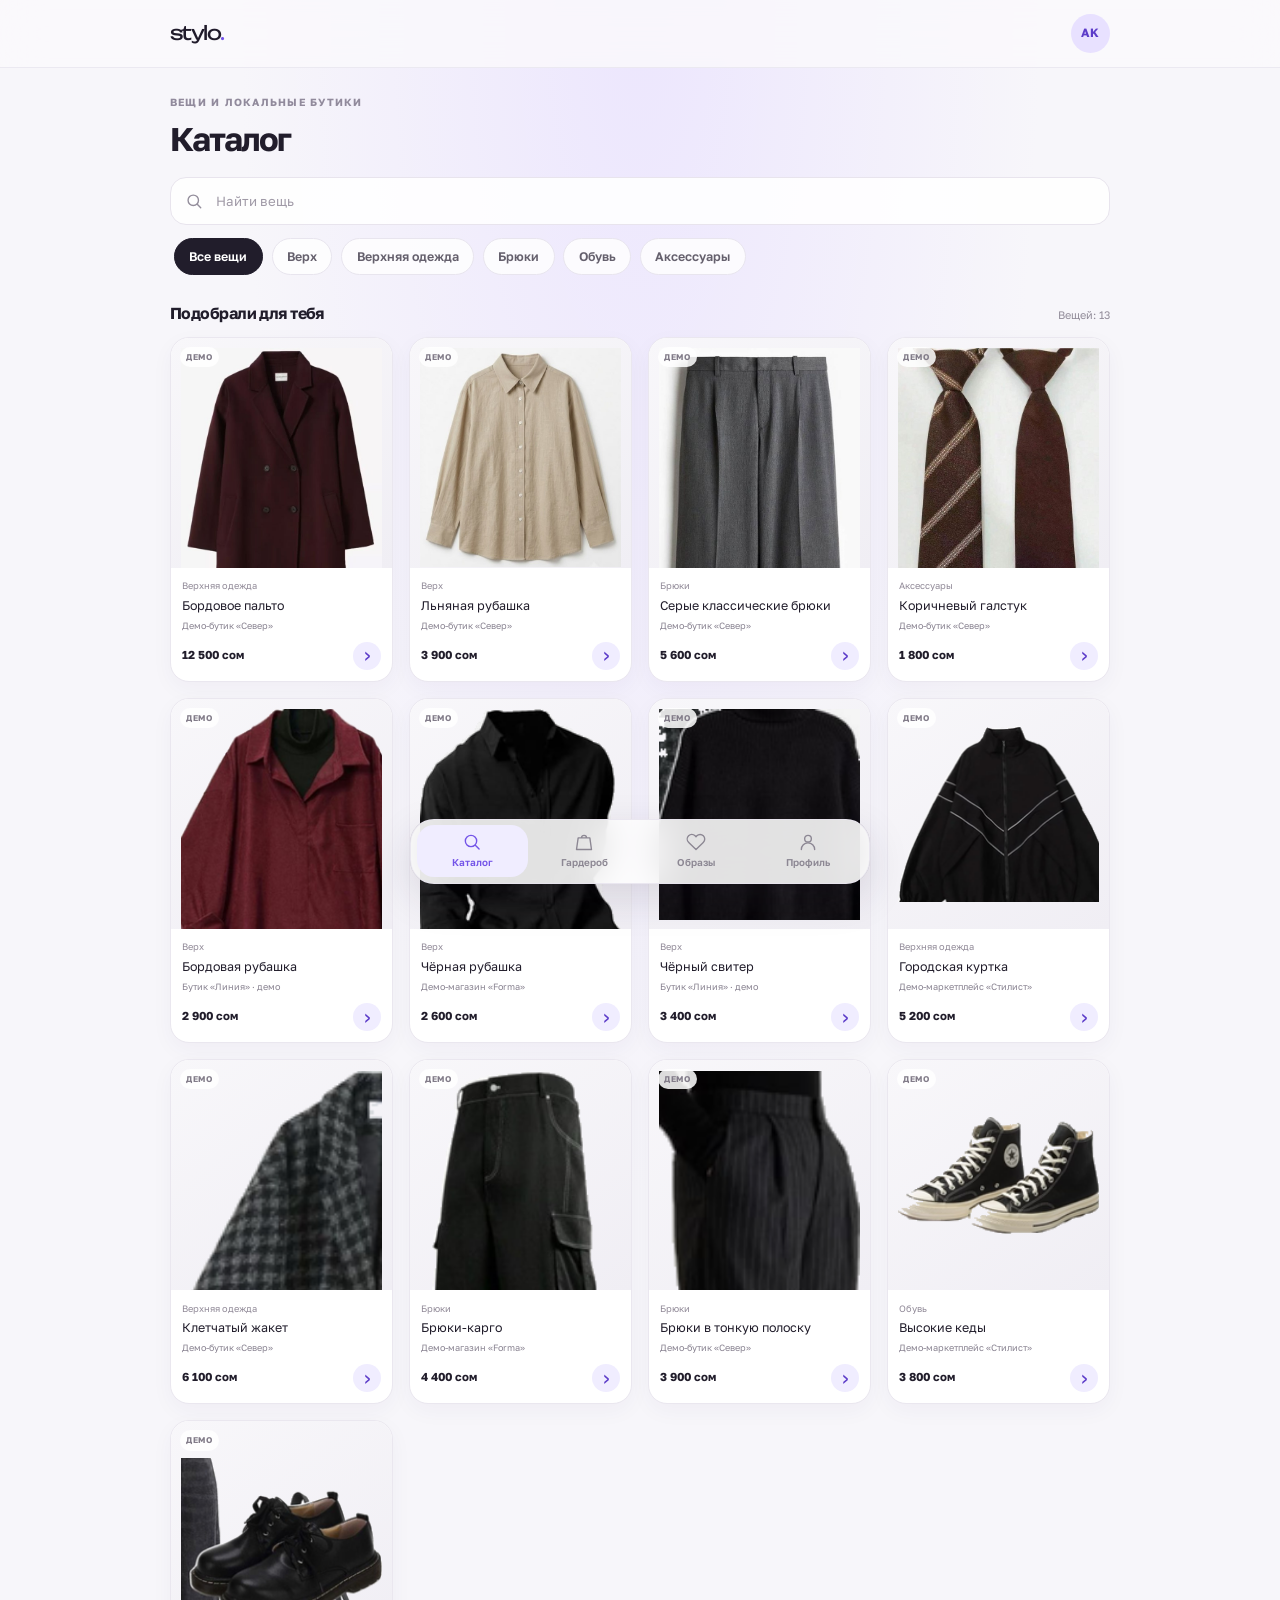
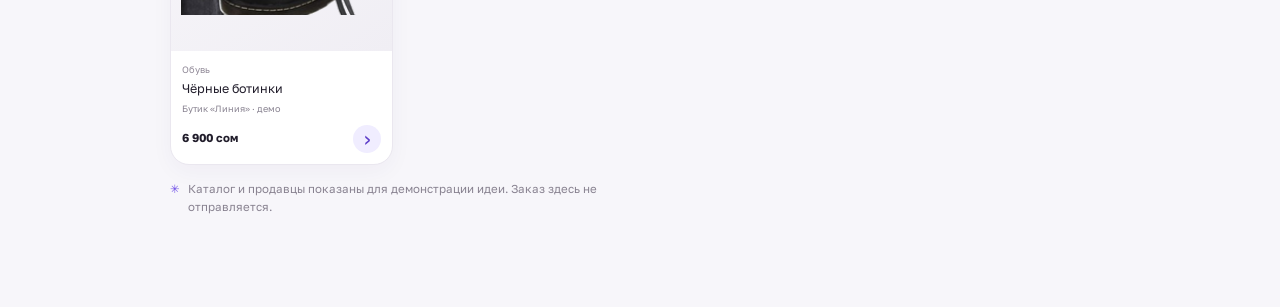
==== commit 5b99cb57: "Add coat outfit demo try-on and products Co-authored-by: Copilot <223556219+Copilot@users.noreply.gi" ====
--- a/index.html
+++ b/index.html
@@ -10,7 +10,7 @@
     <link rel="preconnect" href="https://fonts.gstatic.com" crossorigin>
     <link href="https://fonts.googleapis.com/css2?family=Golos+Text:wght@400;500;600;700&family=Unbounded:wght@500;600&display=swap" rel="stylesheet">
     <link href="https://cdn.jsdelivr.net/npm/bootstrap@5.3.3/dist/css/bootstrap.min.css" rel="stylesheet">
-    <link href="assets/css/styles.css?v=catalog-ui" rel="stylesheet">
+    <link href="assets/css/styles.css?v=tryon-demo" rel="stylesheet">
   </head>
   <body class="app-page">
     <a class="skip" href="#main">К содержимому</a>
@@ -36,6 +36,7 @@
         <button class="filter-chip" type="button" data-product-filter="outerwear" aria-pressed="false">Верхняя одежда</button>
         <button class="filter-chip" type="button" data-product-filter="bottoms" aria-pressed="false">Брюки</button>
         <button class="filter-chip" type="button" data-product-filter="shoes" aria-pressed="false">Обувь</button>
+        <button class="filter-chip" type="button" data-product-filter="accessories" aria-pressed="false">Аксессуары</button>
       </div>
 
       <div class="catalog-heading">
@@ -90,6 +91,6 @@
       </div>
     </dialog>
 
-    <script src="assets/js/app.js?v=catalog-ui"></script>
+    <script src="assets/js/app.js?v=tryon-demo"></script>
   </body>
 </html>
--- a/assets/css/styles.css
+++ b/assets/css/styles.css
@@ -619,6 +619,9 @@
 .tryon-avatar { display: grid; width: 100%; height: 280px; place-items: center; }
 .tryon-avatar svg { display: block; width: auto; max-width: 100%; height: 100%; }
 .tryon-preview > p { margin: -.1rem 0 .3rem; color: #77717f; font-size: .66rem; }
+.tryon-preview[hidden], .tryon-avatar[hidden], .tryon-result-image[hidden] { display: none; }
+.tryon-result-image { display: block; width: 100%; height: min(58dvh, 500px); border-radius: 16px; background: #f3f1f5; object-fit: contain; }
+.tryon-preview #tryon-result-caption { margin: .55rem .25rem .25rem; text-align: center; }
 .tryon-result-note {
   display: flex;
   gap: .6rem;
@@ -654,12 +657,18 @@
 .tryon-photo-control > p { margin: 0; color: #888290; font-size: .63rem; text-align: center; }
 #tryon-photo-preview {
   width: 100%;
-  max-height: 200px;
+  max-height: 150px;
   border-radius: 16px;
   object-fit: contain;
   background: #eeebf3;
 }
-.tryon-done { width: 100%; min-height: 2.85rem; margin-top: .75rem; }
+.tryon-generate, .tryon-done { width: 100%; min-height: 2.85rem; margin-top: .75rem; }
+.tryon-generate[aria-busy="true"] { display: flex; align-items: center; justify-content: center; gap: .55rem; }
+.tryon-generate[aria-busy="true"]::before { width: 1rem; height: 1rem; border: 2px solid rgba(255,255,255,.45); border-top-color: #fff; border-radius: 50%; content: ""; animation: tryon-spin .7s linear infinite; }
+@keyframes tryon-spin { to { transform: rotate(360deg); } }
+@media (prefers-reduced-motion: reduce) {
+  .tryon-generate[aria-busy="true"]::before { animation-duration: 1.8s; }
+}
 .profile-card { padding: 1.15rem; border: 1px solid var(--line); border-radius: 22px; background: #fff; }
 .profile-card + .profile-card { margin-top: .9rem; }
 .profile-card h2 { margin: 0 0 .85rem; font-family: 'Golos Text', system-ui, sans-serif; font-size: 1rem; font-weight: 700; }
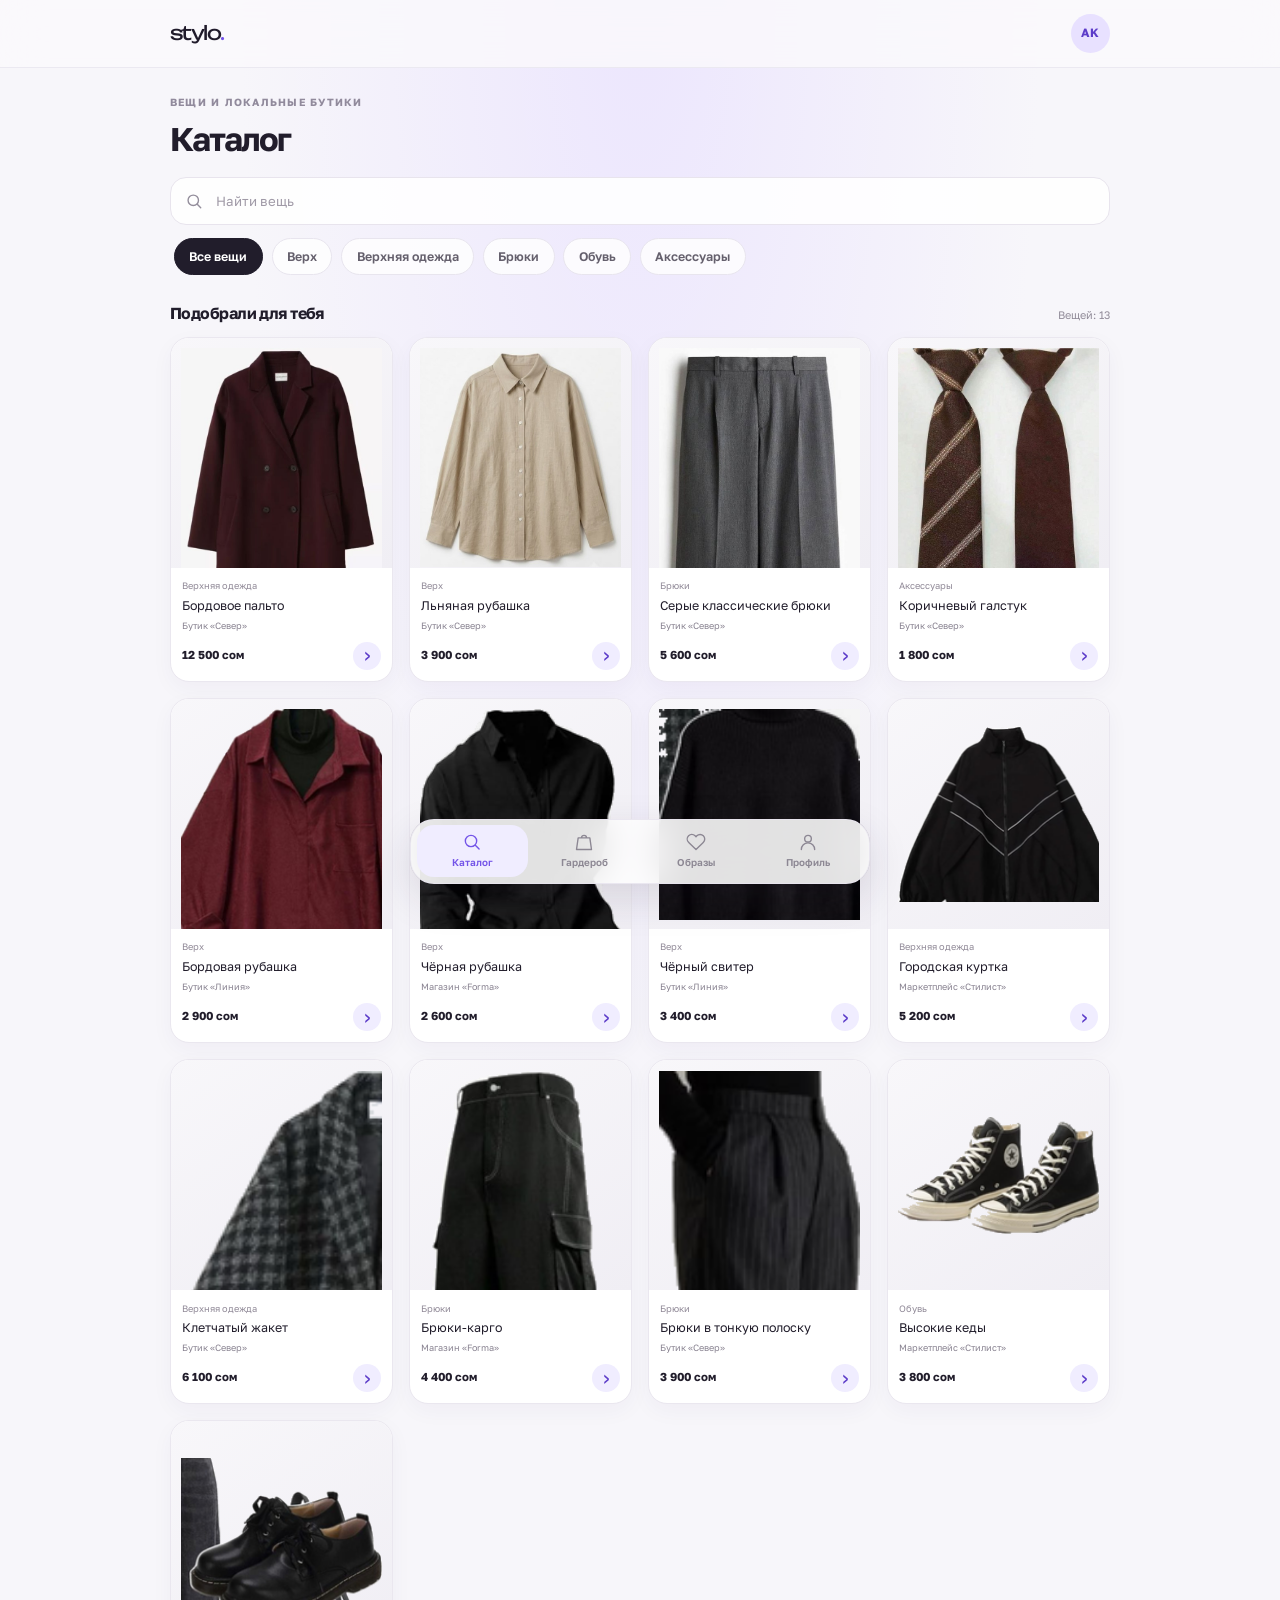
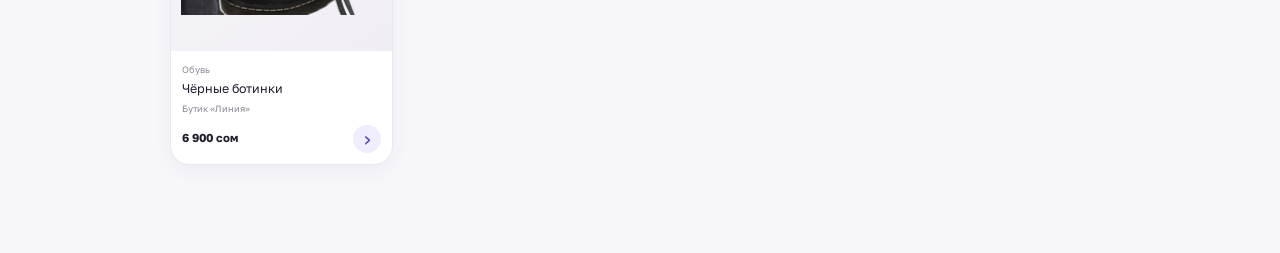
==== commit 4dfe9bdf: "Add three outfit looks and wardrobe persistence Co-authored-by: Copilot <223556219+Copilot@users.nor" ====
--- a/index.html
+++ b/index.html
@@ -4,13 +4,13 @@
     <meta charset="utf-8">
     <meta name="viewport" content="width=device-width, initial-scale=1, viewport-fit=cover">
     <meta name="theme-color" content="#f7f6fa">
-    <meta name="description" content="Демо-каталог вещей, подборки и продавцы Your Wardrobe.">
+    <meta name="description" content="Каталог вещей, подборки и продавцы Stylo.">
     <title>Каталог — Stylo</title>
     <link rel="preconnect" href="https://fonts.googleapis.com">
     <link rel="preconnect" href="https://fonts.gstatic.com" crossorigin>
     <link href="https://fonts.googleapis.com/css2?family=Golos+Text:wght@400;500;600;700&family=Unbounded:wght@500;600&display=swap" rel="stylesheet">
     <link href="https://cdn.jsdelivr.net/npm/bootstrap@5.3.3/dist/css/bootstrap.min.css" rel="stylesheet">
-    <link href="assets/css/styles.css?v=tryon-demo" rel="stylesheet">
+    <link href="assets/css/styles.css?v=looks-08" rel="stylesheet">
   </head>
   <body class="app-page">
     <a class="skip" href="#main">К содержимому</a>
@@ -49,7 +49,6 @@
         <h2>Ничего не найдено</h2>
         <p>Попробуй изменить запрос или выбрать другую категорию.</p>
       </div>
-      <p class="demo-disclaimer"><span aria-hidden="true">✳</span> Каталог и продавцы показаны для демонстрации идеи. Заказ здесь не отправляется.</p>
     </main>
 
     <nav class="app-tabs" aria-label="Разделы приложения">
@@ -63,7 +62,7 @@
       <div class="product-sheet">
         <div class="dialog-handle" aria-hidden="true"></div>
         <div class="tryon-header">
-          <div><p class="eyebrow">ДЕМО-КАТАЛОГ</p><h2 id="product-title">Вещь</h2></div>
+          <div><p class="eyebrow">КАТАЛОГ</p><h2 id="product-title">Вещь</h2></div>
           <button class="round-icon-button" type="button" data-close-product aria-label="Закрыть карточку">
             <svg viewBox="0 0 24 24" aria-hidden="true"><path d="m18 6-12 12M6 6l12 12"/></svg>
           </button>
@@ -85,12 +84,11 @@
             <div class="color-options" id="order-colors"></div>
           </fieldset>
           <button class="btn btn-primary order-submit" type="submit">Продолжить</button>
-          <p class="order-note">Демо-заказ: продавец не получит заявку.</p>
         </form>
         <p class="order-status" id="order-status" role="status" aria-live="polite"></p>
       </div>
     </dialog>
 
-    <script src="assets/js/app.js?v=tryon-demo"></script>
+    <script src="assets/js/app.js?v=looks-08"></script>
   </body>
 </html>
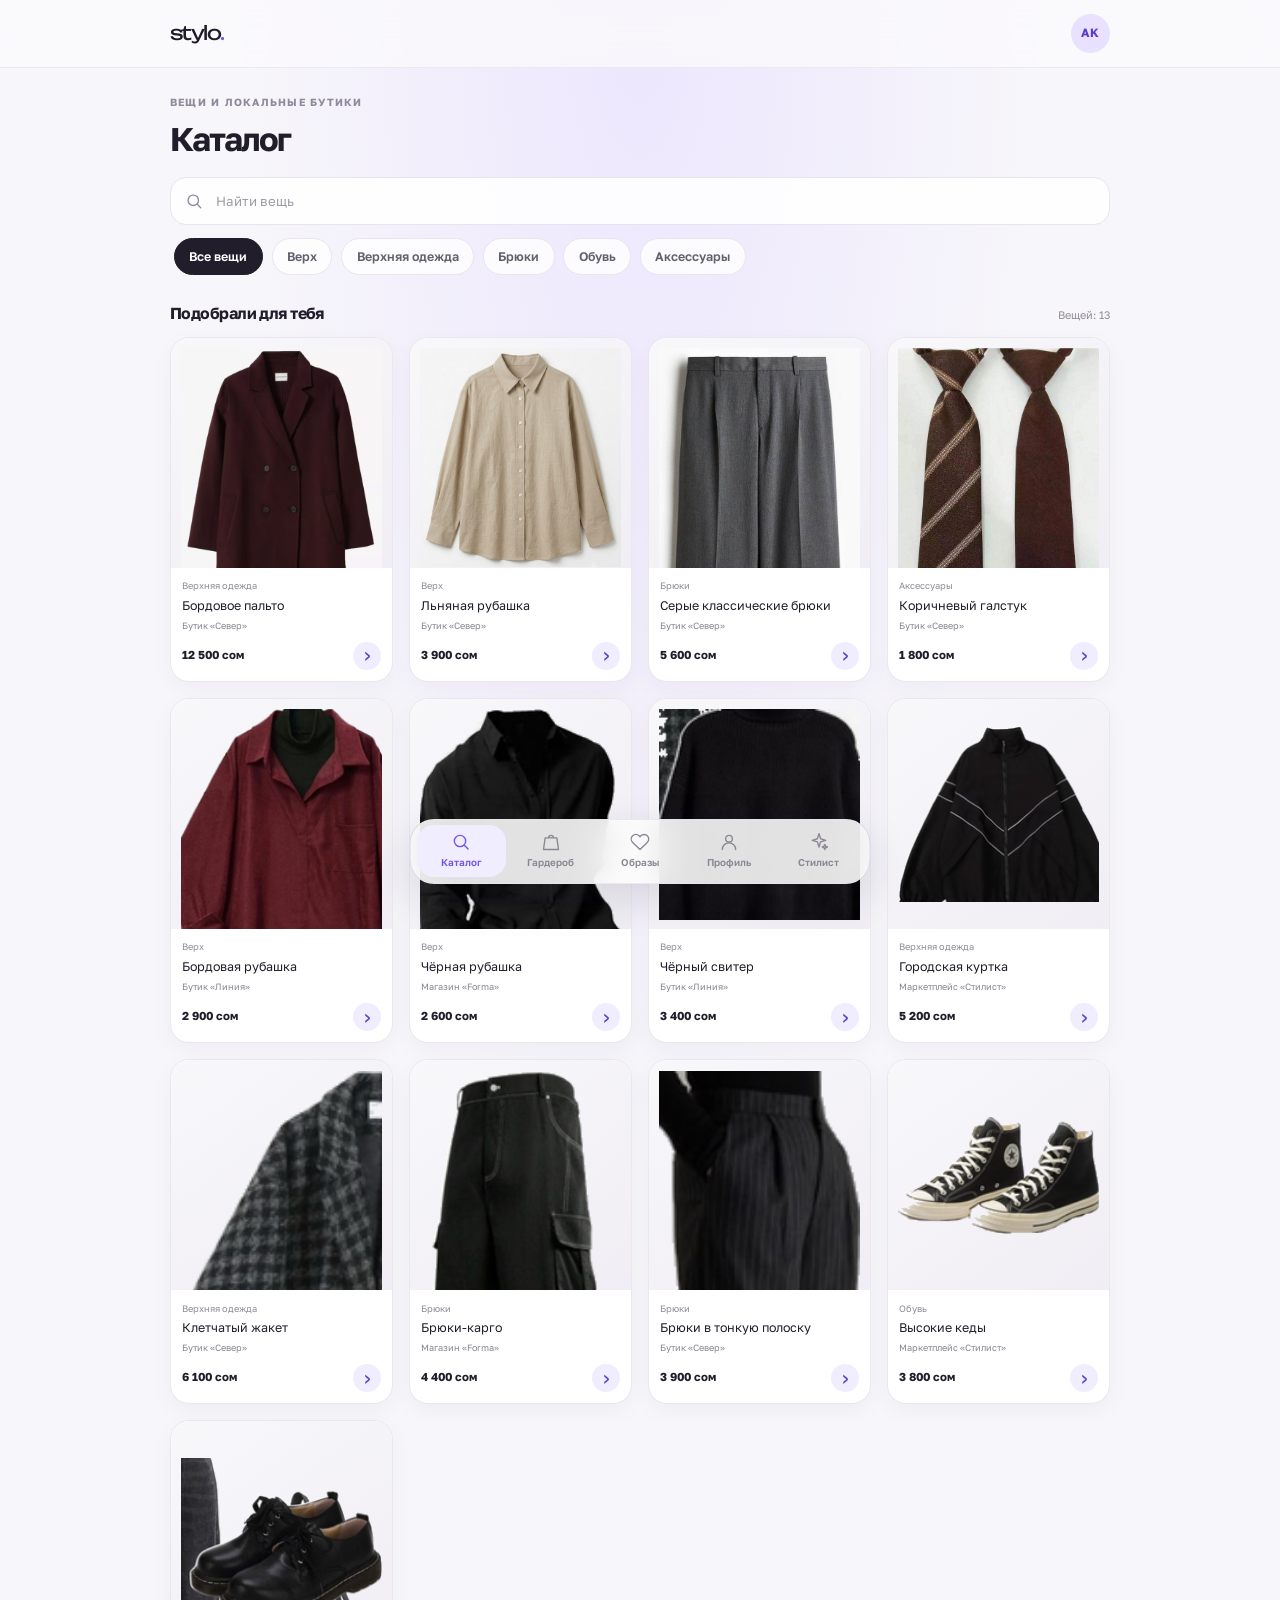
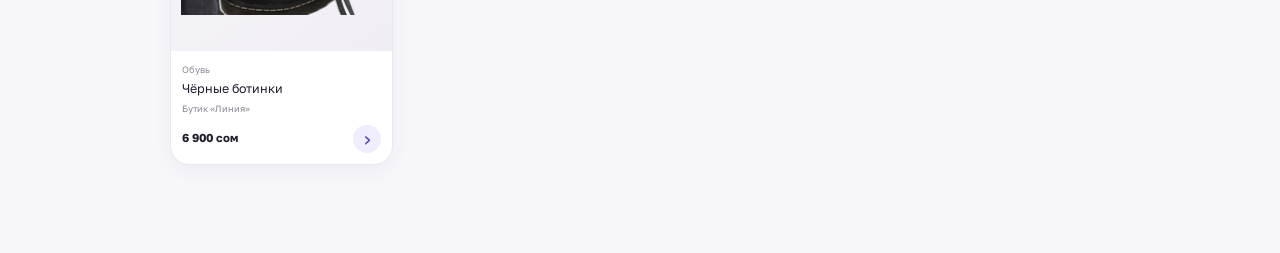
==== commit 5264e7a8: "Add personalized AI stylist chat tab Co-authored-by: Copilot <223556219+Copilot@users.noreply.github" ====
--- a/index.html
+++ b/index.html
@@ -10,7 +10,7 @@
     <link rel="preconnect" href="https://fonts.gstatic.com" crossorigin>
     <link href="https://fonts.googleapis.com/css2?family=Golos+Text:wght@400;500;600;700&family=Unbounded:wght@500;600&display=swap" rel="stylesheet">
     <link href="https://cdn.jsdelivr.net/npm/bootstrap@5.3.3/dist/css/bootstrap.min.css" rel="stylesheet">
-    <link href="assets/css/styles.css?v=looks-08" rel="stylesheet">
+    <link href="assets/css/styles.css?v=stylist-chat-1" rel="stylesheet">
   </head>
   <body class="app-page">
     <a class="skip" href="#main">К содержимому</a>
@@ -56,6 +56,7 @@
       <a class="app-tab" href="wardrobe.html"><svg viewBox="0 0 24 24" aria-hidden="true"><path d="M5 7h14l2 14H3L5 7ZM9 7a3 3 0 0 1 6 0"/></svg><span>Гардероб</span></a>
       <a class="app-tab" href="outfit-studio.html"><svg viewBox="0 0 24 24" aria-hidden="true"><path d="M20.8 4.6a5.5 5.5 0 0 0-7.8 0L12 5.7l-1.1-1.1a5.5 5.5 0 0 0-7.8 7.8l1.1 1.1L12 21l7.8-7.5 1.1-1.1a5.5 5.5 0 0 0-.1-7.8Z"/></svg><span>Образы</span></a>
       <a class="app-tab" href="style-profile.html"><svg viewBox="0 0 24 24" aria-hidden="true"><circle cx="12" cy="8" r="4"/><path d="M4 21a8 8 0 0 1 16 0"/></svg><span>Профиль</span></a>
+      <a class="app-tab" href="stylist.html"><svg viewBox="0 0 24 24" aria-hidden="true"><path d="m12 2 1.9 6.1L20 10l-6.1 1.9L12 18l-1.9-6.1L4 10l6.1-1.9L12 2Z"/><path d="m19 15 .9 2.1L22 18l-2.1.9L19 21l-.9-2.1L16 18l2.1-.9L19 15Z"/></svg><span>Стилист</span></a>
     </nav>
 
     <dialog class="product-dialog" id="product-dialog" aria-labelledby="product-title">
@@ -89,6 +90,6 @@
       </div>
     </dialog>
 
-    <script src="assets/js/app.js?v=looks-08"></script>
+    <script src="assets/js/app.js?v=tryon-results-2"></script>
   </body>
 </html>
--- a/assets/css/styles.css
+++ b/assets/css/styles.css
@@ -585,6 +585,47 @@
 }
 .app-tab svg { width: 1.25rem; height: 1.25rem; fill: none; stroke: currentColor; stroke-linecap: round; stroke-linejoin: round; stroke-width: 1.65; }
 .app-tab.is-active { background: #f0edff; color: var(--accent); }
+
+.stylist-shell { display: flex; min-height: calc(100dvh - 10.5rem); flex-direction: column; padding-bottom: .35rem; }
+.stylist-intro { padding-bottom: .85rem; }
+.stylist-chat {
+  display: flex;
+  min-height: 430px;
+  flex: 1;
+  flex-direction: column;
+  overflow: hidden;
+  border: 1px solid rgba(231, 227, 238, .9);
+  border-radius: 26px;
+  background: rgba(255,255,255,.92);
+  box-shadow: 0 12px 36px rgba(48,34,91,.07);
+}
+.stylist-chat-heading { display: flex; align-items: center; gap: .7rem; padding: .85rem 1rem; border-bottom: 1px solid #f0edf4; }
+.stylist-avatar { display: grid; width: 2.5rem; height: 2.5rem; flex: none; place-items: center; border-radius: 50%; background: #f0edff; color: var(--accent); font-size: 1.15rem; }
+.stylist-chat-heading h2 { margin: 0; font-family: 'Golos Text',system-ui,sans-serif; font-size: .9rem; font-weight: 700; }
+.stylist-chat-heading p { margin: .1rem 0 0; color: #898391; font-size: .68rem; }
+.stylist-clear { margin-left: auto; padding: .4rem .55rem; border: 0; border-radius: 10px; background: transparent; color: #817a8a; font-size: .68rem; }
+.stylist-clear:hover { background: #f5f2fa; color: var(--accent-dk); }
+.stylist-messages { display: flex; min-height: 190px; max-height: min(48dvh, 500px); flex: 1; flex-direction: column; gap: .65rem; overflow-y: auto; padding: 1rem; }
+.stylist-message { width: fit-content; max-width: min(88%, 34rem); margin: 0; padding: .7rem .85rem; border-radius: 18px 18px 18px 5px; background: #f3f1f7; color: #342f3d; font-size: .82rem; line-height: 1.55; white-space: pre-wrap; overflow-wrap: anywhere; }
+.stylist-message.is-user { align-self: flex-end; border-radius: 18px 18px 5px 18px; background: #7354e8; color: #fff; }
+.stylist-message.is-pending { color: #817a8a; font-style: italic; }
+.stylist-suggestions { display: flex; gap: .45rem; overflow-x: auto; padding: .15rem 1rem .7rem; scrollbar-width: none; }
+.stylist-suggestions::-webkit-scrollbar { display: none; }
+.stylist-suggestions button { flex: none; padding: .48rem .7rem; border: 1px solid #e8e3f0; border-radius: 999px; background: #fff; color: #665c78; font-size: .68rem; }
+.stylist-suggestions button:hover { border-color: #cfc2f8; background: #f8f6ff; }
+.stylist-composer { display: flex; align-items: flex-end; gap: .5rem; margin: 0 .8rem; padding: .45rem .45rem .45rem .75rem; border: 1px solid #e8e3f0; border-radius: 20px; background: #fff; }
+.stylist-composer:focus-within { border-color: #b7a6f2; box-shadow: 0 0 0 .2rem rgba(115,84,232,.1); }
+.stylist-composer textarea { width: 100%; max-height: 7rem; resize: vertical; border: 0; outline: 0; background: transparent; color: var(--ink); font: inherit; font-size: .82rem; line-height: 1.5; }
+.stylist-composer textarea::placeholder { color: #9993a1; }
+.stylist-composer button { display: grid; width: 2.5rem; height: 2.5rem; flex: none; place-items: center; border: 0; border-radius: 50%; background: var(--accent); color: #fff; }
+.stylist-composer button:disabled { background: #d7d2df; color: #fff; }
+.stylist-composer button svg { width: 1.1rem; height: 1.1rem; fill: none; stroke: currentColor; stroke-linecap: round; stroke-linejoin: round; stroke-width: 1.8; }
+.stylist-privacy { margin: .55rem .95rem .3rem; color: #898391; font-size: .62rem; line-height: 1.45; }
+.stylist-consent { display: flex; align-items: flex-start; gap: .45rem; margin: 0 .95rem .55rem; color: #676170; font-size: .67rem; line-height: 1.4; }
+.stylist-consent input { flex: none; margin-top: .13rem; accent-color: var(--accent); }
+.stylist-status { min-height: 1rem; margin: 0 .95rem .55rem; color: #a83246; font-size: .68rem; line-height: 1.4; }
+.stylist-page .app-tabs { width: min(calc(100% - 1rem), 500px); }
+.stylist-page .app-tab { min-width: 0; padding: 0 .12rem; font-size: .59rem; }
 
 .tryon-dialog {
   width: min(100% - 1rem, 480px);
